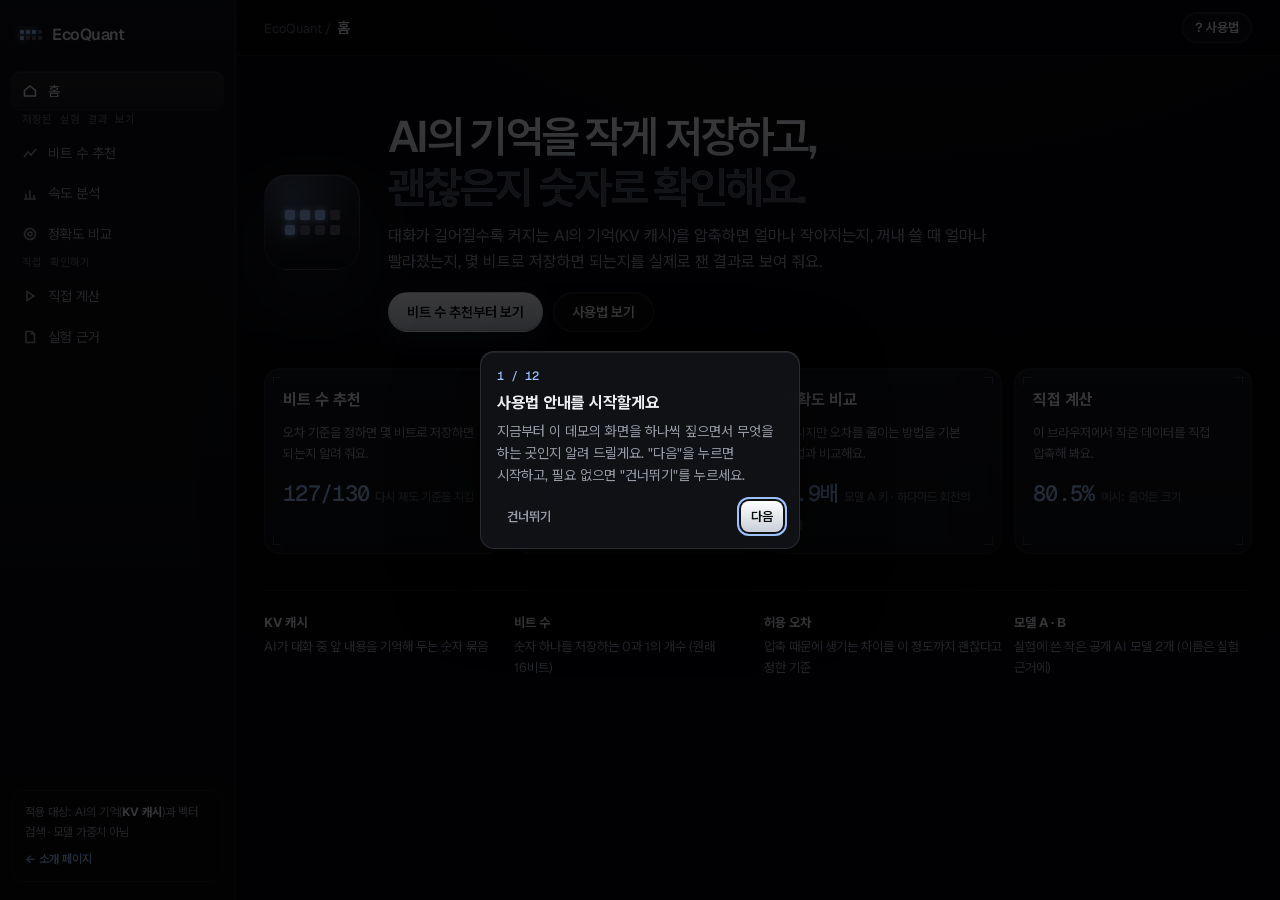
==== demo.html @ 34cfbe96 "EcoQuant AI 웹사이트" ====
<!doctype html>
<html lang="ko">
<head>
<meta charset="utf-8">
<meta name="viewport" content="width=device-width, initial-scale=1, viewport-fit=cover">
<title>EcoQuant 데모</title>
  <script type="module" crossorigin src="./assets/demo-DxpP8Hr8.js"></script>
  <link rel="modulepreload" crossorigin href="./assets/common-PnNI6KdR.js">
  <link rel="stylesheet" crossorigin href="./assets/common-sBmfSsgW.css">
  <link rel="stylesheet" crossorigin href="./assets/demo-C-FSErr7.css">
</head>
<body>
<div id="root"></div>
</body>
</html>
---- assets/common-sBmfSsgW.css ----
@font-face{font-family:Geist Variable;font-style:normal;font-display:swap;font-weight:100 900;src:url(./geist-cyrillic-ext-wght-normal-DjL33-gN.woff2)format("woff2-variations");unicode-range:U+460-52F,U+1C80-1C8A,U+20B4,U+2DE0-2DFF,U+A640-A69F,U+FE2E-FE2F}@font-face{font-family:Geist Variable;font-style:normal;font-display:swap;font-weight:100 900;src:url(./geist-cyrillic-wght-normal-BEAKL7Jp.woff2)format("woff2-variations");unicode-range:U+301,U+400-45F,U+490-491,U+4B0-4B1,U+2116}@font-face{font-family:Geist Variable;font-style:normal;font-display:swap;font-weight:100 900;src:url(./geist-vietnamese-wght-normal-6IgcOCM7.woff2)format("woff2-variations");unicode-range:U+102-103,U+110-111,U+128-129,U+168-169,U+1A0-1A1,U+1AF-1B0,U+300-301,U+303-304,U+308-309,U+323,U+329,U+1EA0-1EF9,U+20AB}@font-face{font-family:Geist Variable;font-style:normal;font-display:swap;font-weight:100 900;src:url(./geist-latin-ext-wght-normal-DC-KSUi6.woff2)format("woff2-variations");unicode-range:U+100-2BA,U+2BD-2C5,U+2C7-2CC,U+2CE-2D7,U+2DD-2FF,U+304,U+308,U+329,U+1D00-1DBF,U+1E00-1E9F,U+1EF2-1EFF,U+2020,U+20A0-20AB,U+20AD-20C0,U+2113,U+2C60-2C7F,U+A720-A7FF}@font-face{font-family:Geist Variable;font-style:normal;font-display:swap;font-weight:100 900;src:url(./geist-latin-wght-normal-BgDaEnEv.woff2)format("woff2-variations");unicode-range:U+??,U+131,U+152-153,U+2BB-2BC,U+2C6,U+2DA,U+2DC,U+304,U+308,U+329,U+2000-206F,U+20AC,U+2122,U+2191,U+2193,U+2212,U+2215,U+FEFF,U+FFFD}@font-face{font-family:Geist Mono Variable;font-style:normal;font-display:swap;font-weight:100 900;src:url(./geist-mono-cyrillic-ext-wght-normal-X_5orZeX.woff2)format("woff2-variations");unicode-range:U+460-52F,U+1C80-1C8A,U+20B4,U+2DE0-2DFF,U+A640-A69F,U+FE2E-FE2F}@font-face{font-family:Geist Mono Variable;font-style:normal;font-display:swap;font-weight:100 900;src:url(./geist-mono-cyrillic-wght-normal-DiZS0aHC.woff2)format("woff2-variations");unicode-range:U+301,U+400-45F,U+490-491,U+4B0-4B1,U+2116}@font-face{font-family:Geist Mono Variable;font-style:normal;font-display:swap;font-weight:100 900;src:url(./geist-mono-symbols2-wght-normal-CO5SzqOn.woff2)format("woff2-variations");unicode-range:U+2000-2001,U+2004-2008,U+200A,U+23B8-23BD,U+2500-259F}@font-face{font-family:Geist Mono Variable;font-style:normal;font-display:swap;font-weight:100 900;src:url(./geist-mono-vietnamese-wght-normal-DadHysG0.woff2)format("woff2-variations");unicode-range:U+102-103,U+110-111,U+128-129,U+168-169,U+1A0-1A1,U+1AF-1B0,U+300-301,U+303-304,U+308-309,U+323,U+329,U+1EA0-1EF9,U+20AB}@font-face{font-family:Geist Mono Variable;font-style:normal;font-display:swap;font-weight:100 900;src:url(./geist-mono-latin-ext-wght-normal-Bwz-egvJ.woff2)format("woff2-variations");unicode-range:U+100-2BA,U+2BD-2C5,U+2C7-2CC,U+2CE-2D7,U+2DD-2FF,U+304,U+308,U+329,U+1D00-1DBF,U+1E00-1E9F,U+1EF2-1EFF,U+2020,U+20A0-20AB,U+20AD-20C0,U+2113,U+2C60-2C7F,U+A720-A7FF}@font-face{font-family:Geist Mono Variable;font-style:normal;font-display:swap;font-weight:100 900;src:url(./geist-mono-latin-wght-normal-XN7g48iV.woff2)format("woff2-variations");unicode-range:U+??,U+131,U+152-153,U+2BB-2BC,U+2C6,U+2DA,U+2DC,U+304,U+308,U+329,U+2000-206F,U+20AC,U+2122,U+2191,U+2193,U+2212,U+2215,U+FEFF,U+FFFD}@font-face{font-family:Pretendard Variable;font-style:normal;font-display:swap;font-weight:45 920;src:url(./PretendardVariable.subset.0-BHUkWNFR.woff2)format("woff2-variations");unicode-range:U+F9CA-FA0B,U+FF03-FF05,U+FF07,U+FF0A-FF0B,U+FF0D-FF19,U+FF1B,U+FF1D,U+FF20-FF5B,U+FF5D,U+FFE0-FFE3,U+FFE5-FFE6}@font-face{font-family:Pretendard Variable;font-style:normal;font-display:swap;font-weight:45 920;src:url(./PretendardVariable.subset.1-C-__qv6_.woff2)format("woff2-variations");unicode-range:U+D723-D728,U+D72A-D733,U+D735-D748,U+D74A-D74F,U+D752-D753,U+D755-D757,U+D75A-D75F,U+D762-D764,U+D766-D768,U+D76A-D76B,U+D76D-D76F,U+D771-D787,U+D789-D78B,U+D78D-D78F,U+D791-D797,U+D79A,U+D79C,U+D79E-D7A3,U+F900-F909,U+F90B-F92E}@font-face{font-family:Pretendard Variable;font-style:normal;font-display:swap;font-weight:45 920;src:url(./PretendardVariable.subset.2-dCZkyKLw.woff2)format("woff2-variations");unicode-range:U+D679-D68B,U+D68E-D69E,U+D6A0,U+D6A2-D6A7,U+D6A9-D6C3,U+D6C6-D6C7,U+D6C9-D6CB,U+D6CD-D6D3,U+D6D5-D6D6,U+D6D8-D6E3,U+D6E5-D6E7,U+D6E9-D6FB,U+D6FD-D717,U+D719-D71F,U+D721-D722}@font-face{font-family:Pretendard Variable;font-style:normal;font-display:swap;font-weight:45 920;src:url(./PretendardVariable.subset.3-Dqw33sf4.woff2)format("woff2-variations");unicode-range:U+D5BC-D5C7,U+D5CA-D5CB,U+D5CD-D5CF,U+D5D1-D5D7,U+D5D9-D5DA,U+D5DC,U+D5DE-D5E3,U+D5E6-D5E7,U+D5E9-D5EB,U+D5ED-D5F6,U+D5F8,U+D5FA-D5FF,U+D602-D603,U+D605-D607,U+D609-D60F,U+D612-D613,U+D616-D61B,U+D61D-D637,U+D63A-D63B,U+D63D-D63F,U+D641-D647,U+D64A-D64C,U+D64E-D653,U+D656-D657,U+D659-D65B,U+D65D-D666,U+D668,U+D66A-D678}@font-face{font-family:Pretendard Variable;font-style:normal;font-display:swap;font-weight:45 920;src:url(./PretendardVariable.subset.4-Bvh2YGoc.woff2)format("woff2-variations");unicode-range:U+D507,U+D509-D50B,U+D50D-D513,U+D515-D53B,U+D53E-D53F,U+D541-D543,U+D545-D54C,U+D54E,U+D550,U+D552-D557,U+D55A-D55B,U+D55D-D55F,U+D561-D564,U+D566-D567,U+D56A,U+D56C,U+D56E-D573,U+D576-D577,U+D579-D583,U+D585-D586,U+D58A-D5A4,U+D5A6-D5BB}@font-face{font-family:Pretendard Variable;font-style:normal;font-display:swap;font-weight:45 920;src:url(./PretendardVariable.subset.5-K_MNGNCe.woff2)format("woff2-variations");unicode-range:U+D464-D477,U+D47A-D47B,U+D47D-D47F,U+D481-D487,U+D489-D48A,U+D48C,U+D48E-D4E7,U+D4E9-D503,U+D505-D506}@font-face{font-family:Pretendard Variable;font-style:normal;font-display:swap;font-weight:45 920;src:url(./PretendardVariable.subset.6-Bxhohlcm.woff2)format("woff2-variations");unicode-range:U+D3BF-D3C7,U+D3CA-D3CF,U+D3D1-D3EB,U+D3EE-D3EF,U+D3F1-D3F3,U+D3F5-D3FB,U+D3FD-D400,U+D402-D45B,U+D45D-D463}@font-face{font-family:Pretendard Variable;font-style:normal;font-display:swap;font-weight:45 920;src:url(./PretendardVariable.subset.7-E2HaA55t.woff2)format("woff2-variations");unicode-range:U+D2FF,U+D302-D304,U+D306-D30B,U+D30F,U+D311-D313,U+D315-D31B,U+D31E,U+D322-D324,U+D326-D327,U+D32A-D32B,U+D32D-D32F,U+D331-D337,U+D339-D33C,U+D33E-D37B,U+D37E-D37F,U+D381-D383,U+D385-D38B,U+D38E-D390,U+D392-D397,U+D39A-D39B,U+D39D-D39F,U+D3A1-D3A7,U+D3A9-D3AA,U+D3AC,U+D3AE-D3B3,U+D3B5-D3B7,U+D3B9-D3BB,U+D3BD-D3BE}@font-face{font-family:Pretendard Variable;font-style:normal;font-display:swap;font-weight:45 920;src:url(./PretendardVariable.subset.8-CRbJhhyA.woff2)format("woff2-variations");unicode-range:U+D257-D27F,U+D281-D29B,U+D29D-D29F,U+D2A1-D2AB,U+D2AD-D2B7,U+D2BA-D2BB,U+D2BD-D2BF,U+D2C1-D2C7,U+D2C9-D2EF,U+D2F2-D2F3,U+D2F5-D2F7,U+D2F9-D2FE}@font-face{font-family:Pretendard Variable;font-style:normal;font-display:swap;font-weight:45 920;src:url(./PretendardVariable.subset.9-Btb3bmS6.woff2)format("woff2-variations");unicode-range:U+D1B4,U+D1B6-D1F3,U+D1F5-D22B,U+D22E-D22F,U+D231-D233,U+D235-D23B,U+D23D-D240,U+D242-D256}@font-face{font-family:Pretendard Variable;font-style:normal;font-display:swap;font-weight:45 920;src:url(./PretendardVariable.subset.10-DzSWztS8.woff2)format("woff2-variations");unicode-range:U+D105-D12F,U+D132-D133,U+D135-D137,U+D139-D13F,U+D141-D142,U+D144,U+D146-D14B,U+D14E-D14F,U+D151-D153,U+D155-D15B,U+D15E-D187,U+D189-D19F,U+D1A2-D1A3,U+D1A5-D1A7,U+D1A9-D1AF,U+D1B2-D1B3}@font-face{font-family:Pretendard Variable;font-style:normal;font-display:swap;font-weight:45 920;src:url(./PretendardVariable.subset.11-CqVmlKJn.woff2)format("woff2-variations");unicode-range:U+D04B-D04F,U+D051-D057,U+D059-D06B,U+D06D-D06F,U+D071-D073,U+D075-D07B,U+D07E-D0A3,U+D0A6-D0A7,U+D0A9-D0AB,U+D0AD-D0B3,U+D0B6,U+D0B8,U+D0BA-D0BF,U+D0C2-D0C3,U+D0C5-D0C7,U+D0C9-D0CF,U+D0D2,U+D0D6-D0DB,U+D0DE-D0DF,U+D0E1-D0E3,U+D0E5-D0EB,U+D0EE-D0F0,U+D0F2-D104}@font-face{font-family:Pretendard Variable;font-style:normal;font-display:swap;font-weight:45 920;src:url(./PretendardVariable.subset.12-BHuZSgT0.woff2)format("woff2-variations");unicode-range:U+CFA2-CFC3,U+CFC5-CFDF,U+CFE2-CFE3,U+CFE5-CFE7,U+CFE9-CFF4,U+CFF6-CFFB,U+CFFD-CFFF,U+D001-D003,U+D005-D017,U+D019-D033,U+D036-D037,U+D039-D03B,U+D03D-D04A}@font-face{font-family:Pretendard Variable;font-style:normal;font-display:swap;font-weight:45 920;src:url(./PretendardVariable.subset.13-C42mj_j2.woff2)format("woff2-variations");unicode-range:U+CEF0-CEF3,U+CEF6,U+CEF9-CEFF,U+CF01-CF03,U+CF05-CF07,U+CF09-CF0F,U+CF11-CF12,U+CF14-CF1B,U+CF1D-CF1F,U+CF21-CF2F,U+CF31-CF53,U+CF56-CF57,U+CF59-CF5B,U+CF5D-CF63,U+CF66,U+CF68,U+CF6A-CF6F,U+CF71-CF84,U+CF86-CF8B,U+CF8D-CFA1}@font-face{font-family:Pretendard Variable;font-style:normal;font-display:swap;font-weight:45 920;src:url(./PretendardVariable.subset.14-Bl512uUX.woff2)format("woff2-variations");unicode-range:U+CE3C-CE57,U+CE5A-CE5B,U+CE5D-CE5F,U+CE61-CE67,U+CE6A,U+CE6C,U+CE6E-CE73,U+CE76-CE77,U+CE79-CE7B,U+CE7D-CE83,U+CE85-CE88,U+CE8A-CE8F,U+CE91-CE93,U+CE95-CE97,U+CE99-CE9F,U+CEA2,U+CEA4-CEAB,U+CEAD-CEE3,U+CEE6-CEE7,U+CEE9-CEEB,U+CEED-CEEF}@font-face{font-family:Pretendard Variable;font-style:normal;font-display:swap;font-weight:45 920;src:url(./PretendardVariable.subset.15-D04iXIE3.woff2)format("woff2-variations");unicode-range:U+CD92-CD93,U+CD96-CD97,U+CD99-CD9B,U+CD9D-CDA3,U+CDA6-CDA8,U+CDAA-CDAF,U+CDB1-CDC3,U+CDC5-CDCB,U+CDCD-CDE7,U+CDE9-CE03,U+CE05-CE1F,U+CE22-CE34,U+CE36-CE3B}@font-face{font-family:Pretendard Variable;font-style:normal;font-display:swap;font-weight:45 920;src:url(./PretendardVariable.subset.16-BQUnS2GX.woff2)format("woff2-variations");unicode-range:U+CCEF-CD07,U+CD0A-CD0B,U+CD0D-CD1A,U+CD1C,U+CD1E-CD2B,U+CD2D-CD5B,U+CD5D-CD77,U+CD79-CD91}@font-face{font-family:Pretendard Variable;font-style:normal;font-display:swap;font-weight:45 920;src:url(./PretendardVariable.subset.17-BfZSA-Xc.woff2)format("woff2-variations");unicode-range:U+CC3F-CC43,U+CC46-CC47,U+CC49-CC4B,U+CC4D-CC53,U+CC55-CC58,U+CC5A-CC5F,U+CC61-CC97,U+CC9A-CC9B,U+CC9D-CC9F,U+CCA1-CCA7,U+CCAA,U+CCAC,U+CCAE-CCB3,U+CCB6-CCB7,U+CCB9-CCBB,U+CCBD-CCCF,U+CCD1-CCE3,U+CCE5-CCEE}@font-face{font-family:Pretendard Variable;font-style:normal;font-display:swap;font-weight:45 920;src:url(./PretendardVariable.subset.18-CwAxMC3C.woff2)format("woff2-variations");unicode-range:U+CB91-CBD3,U+CBD5-CBE3,U+CBE5-CC0B,U+CC0E-CC0F,U+CC11-CC13,U+CC15-CC1B,U+CC1D-CC20,U+CC23-CC27,U+CC2A-CC2B,U+CC2D,U+CC2F,U+CC31-CC37,U+CC3A,U+CC3C}@font-face{font-family:Pretendard Variable;font-style:normal;font-display:swap;font-weight:45 920;src:url(./PretendardVariable.subset.19-CJu4Zcdo.woff2)format("woff2-variations");unicode-range:U+CAF4-CB47,U+CB4A-CB90}@font-face{font-family:Pretendard Variable;font-style:normal;font-display:swap;font-weight:45 920;src:url(./PretendardVariable.subset.20-Ig1-z3n5.woff2)format("woff2-variations");unicode-range:U+CA4A-CA4B,U+CA4E-CA4F,U+CA51-CA53,U+CA55-CA5B,U+CA5D-CA60,U+CA62-CA83,U+CA85-CABB,U+CABE-CABF,U+CAC1-CAC3,U+CAC5-CACB,U+CACD-CAD0,U+CAD2,U+CAD4-CAD8,U+CADA-CAF3}@font-face{font-family:Pretendard Variable;font-style:normal;font-display:swap;font-weight:45 920;src:url(./PretendardVariable.subset.21-yKPEdLXC.woff2)format("woff2-variations");unicode-range:U+C996-C997,U+C99A-C99C,U+C99E-C9BF,U+C9C2-C9C3,U+C9C5-C9C7,U+C9C9-C9CF,U+C9D2,U+C9D4,U+C9D7-C9D8,U+C9DB,U+C9DE-C9DF,U+C9E1-C9E3,U+C9E5-C9E6,U+C9E8-C9EB,U+C9EE-C9F0,U+C9F2-C9F7,U+C9F9-CA0B,U+CA0D-CA28,U+CA2A-CA49}@font-face{font-family:Pretendard Variable;font-style:normal;font-display:swap;font-weight:45 920;src:url(./PretendardVariable.subset.22-CSqxKoOs.woff2)format("woff2-variations");unicode-range:U+C8E9-C8F4,U+C8F6-C8FB,U+C8FE-C8FF,U+C901-C903,U+C905-C90B,U+C90E-C910,U+C912-C917,U+C919-C92B,U+C92D-C94F,U+C951-C953,U+C955-C96B,U+C96D-C973,U+C975-C987,U+C98A-C98B,U+C98D-C98F,U+C991-C995}@font-face{font-family:Pretendard Variable;font-style:normal;font-display:swap;font-weight:45 920;src:url(./PretendardVariable.subset.23-DK80wi0t.woff2)format("woff2-variations");unicode-range:U+C841-C84B,U+C84D-C86F,U+C872-C873,U+C875-C877,U+C879-C87F,U+C882-C884,U+C887-C88A,U+C88D-C8C3,U+C8C5-C8DF,U+C8E1-C8E8}@font-face{font-family:Pretendard Variable;font-style:normal;font-display:swap;font-weight:45 920;src:url(./PretendardVariable.subset.24-CmkE8Q8D.woff2)format("woff2-variations");unicode-range:U+C779-C77B,U+C77E-C782,U+C786,U+C78B,U+C78D,U+C78F,U+C792-C793,U+C795,U+C797,U+C799-C79F,U+C7A2,U+C7A7-C7AB,U+C7AE-C7BB,U+C7BD-C7C0,U+C7C2-C7C7,U+C7C9-C7DC,U+C7DE-C7FF,U+C802-C803,U+C805-C807,U+C809,U+C80B-C80F,U+C812,U+C814,U+C817-C81B,U+C81E-C81F,U+C821-C823,U+C825-C82E,U+C830-C837,U+C839-C83B,U+C83D-C840}@font-face{font-family:Pretendard Variable;font-style:normal;font-display:swap;font-weight:45 920;src:url(./PretendardVariable.subset.25-CsoWBIZB.woff2)format("woff2-variations");unicode-range:U+C6BB-C6BF,U+C6C2,U+C6C4,U+C6C6-C6CB,U+C6CE-C6CF,U+C6D1-C6D3,U+C6D5-C6DB,U+C6DD-C6DF,U+C6E1-C6E7,U+C6E9-C6EB,U+C6ED-C6EF,U+C6F1-C6F8,U+C6FA-C703,U+C705-C707,U+C709-C70B,U+C70D-C716,U+C718,U+C71A-C71F,U+C722-C723,U+C725-C727,U+C729-C734,U+C736-C73B,U+C73E-C73F,U+C741-C743,U+C745-C74B,U+C74E-C750,U+C752-C757,U+C759-C773,U+C776-C777}@font-face{font-family:Pretendard Variable;font-style:normal;font-display:swap;font-weight:45 920;src:url(./PretendardVariable.subset.26-Sozl8dw8.woff2)format("woff2-variations");unicode-range:U+C5F5-C5FB,U+C5FE,U+C602-C605,U+C607,U+C609-C60F,U+C611-C61A,U+C61C-C623,U+C626-C627,U+C629-C62B,U+C62D,U+C62F-C632,U+C636,U+C638,U+C63A-C63F,U+C642-C643,U+C645-C647,U+C649-C652,U+C656-C65B,U+C65D-C65F,U+C661-C663,U+C665-C677,U+C679-C67B,U+C67D-C693,U+C696-C697,U+C699-C69B,U+C69D-C6A3,U+C6A6,U+C6A8,U+C6AA-C6AF,U+C6B2-C6B3,U+C6B5-C6B7,U+C6B9-C6BA}@font-face{font-family:Pretendard Variable;font-style:normal;font-display:swap;font-weight:45 920;src:url(./PretendardVariable.subset.27-CT6nuW9L.woff2)format("woff2-variations");unicode-range:U+C517-C527,U+C52A-C52B,U+C52D-C52F,U+C531-C538,U+C53A,U+C53C,U+C53E-C543,U+C546-C547,U+C54B,U+C54D-C552,U+C556,U+C55A-C55B,U+C55D,U+C55F,U+C562-C563,U+C565-C567,U+C569-C56F,U+C572,U+C574,U+C576-C57B,U+C57E-C57F,U+C581-C583,U+C585-C586,U+C588-C58B,U+C58E,U+C590,U+C592-C596,U+C599-C5B3,U+C5B6-C5B7,U+C5BA,U+C5BE-C5C3,U+C5CA-C5CB,U+C5CD,U+C5CF,U+C5D2-C5D3,U+C5D5-C5D7,U+C5D9-C5DF,U+C5E1-C5E2,U+C5E4,U+C5E6-C5EB,U+C5EF,U+C5F1-C5F3}@font-face{font-family:Pretendard Variable;font-style:normal;font-display:swap;font-weight:45 920;src:url(./PretendardVariable.subset.28-CpO0Y96p.woff2)format("woff2-variations");unicode-range:U+C475-C4EF,U+C4F2-C4F3,U+C4F5-C4F7,U+C4F9-C4FF,U+C502-C50B,U+C50D-C516}@font-face{font-family:Pretendard Variable;font-style:normal;font-display:swap;font-weight:45 920;src:url(./PretendardVariable.subset.29-D6hjrUWm.woff2)format("woff2-variations");unicode-range:U+C3D0-C3D7,U+C3DA-C3DB,U+C3DD-C3DE,U+C3E1-C3EC,U+C3EE-C3F3,U+C3F5-C42B,U+C42D-C463,U+C466-C474}@font-face{font-family:Pretendard Variable;font-style:normal;font-display:swap;font-weight:45 920;src:url(./PretendardVariable.subset.30-CWDM1c0J.woff2)format("woff2-variations");unicode-range:U+C32B-C367,U+C36A-C36B,U+C36D-C36F,U+C371-C377,U+C37A-C37B,U+C37E-C383,U+C385-C387,U+C389-C3CF}@font-face{font-family:Pretendard Variable;font-style:normal;font-display:swap;font-weight:45 920;src:url(./PretendardVariable.subset.31-CdmyZ5mm.woff2)format("woff2-variations");unicode-range:U+C26A-C26B,U+C26D-C26F,U+C271-C273,U+C275-C27B,U+C27E-C287,U+C289-C28F,U+C291-C297,U+C299-C29A,U+C29C-C2A3,U+C2A5-C2A7,U+C2A9-C2AB,U+C2AD-C2B3,U+C2B6,U+C2B8,U+C2BA-C2BB,U+C2BD-C2DB,U+C2DE-C2DF,U+C2E1-C2E2,U+C2E5-C2EA,U+C2EE,U+C2F0,U+C2F2-C2F5,U+C2F7,U+C2FA-C2FB,U+C2FD-C2FF,U+C301-C307,U+C309-C30C,U+C30E-C312,U+C315-C323,U+C325-C328,U+C32A}@font-face{font-family:Pretendard Variable;font-style:normal;font-display:swap;font-weight:45 920;src:url(./PretendardVariable.subset.32-CGnFWD2i.woff2)format("woff2-variations");unicode-range:U+C1BC-C1C3,U+C1C5-C1DF,U+C1E1-C1FB,U+C1FD-C203,U+C205-C20C,U+C20E,U+C210-C217,U+C21A-C21B,U+C21D-C21E,U+C221-C227,U+C229-C22A,U+C22C,U+C22E,U+C230,U+C233-C24F,U+C251-C257,U+C259-C269}@font-face{font-family:Pretendard Variable;font-style:normal;font-display:swap;font-weight:45 920;src:url(./PretendardVariable.subset.33--0OT__YQ.woff2)format("woff2-variations");unicode-range:U+C101-C11B,U+C11F,U+C121-C123,U+C125-C12B,U+C12E,U+C132-C137,U+C13A-C13B,U+C13D-C13F,U+C141-C147,U+C14A,U+C14C-C153,U+C155-C157,U+C159-C15B,U+C15D-C166,U+C169-C16F,U+C171-C177,U+C179-C18B,U+C18E-C18F,U+C191-C193,U+C195-C19B,U+C19D-C19E,U+C1A0,U+C1A2-C1A4,U+C1A6-C1BB}@font-face{font-family:Pretendard Variable;font-style:normal;font-display:swap;font-weight:45 920;src:url(./PretendardVariable.subset.34-CaCS33Md.woff2)format("woff2-variations");unicode-range:U+C049-C057,U+C059-C05B,U+C05D-C05F,U+C061-C067,U+C069-C08F,U+C091-C0AB,U+C0AE-C0AF,U+C0B1-C0B3,U+C0B5,U+C0B7-C0BB,U+C0BE,U+C0C2-C0C7,U+C0CA-C0CB,U+C0CD-C0CF,U+C0D1-C0D7,U+C0D9-C0DA,U+C0DC,U+C0DE-C0E3,U+C0E5-C0EB,U+C0ED-C0F3,U+C0F6,U+C0F8,U+C0FA-C0FF}@font-face{font-family:Pretendard Variable;font-style:normal;font-display:swap;font-weight:45 920;src:url(./PretendardVariable.subset.35-DWFYRGLp.woff2)format("woff2-variations");unicode-range:U+BFA7-BFAF,U+BFB1-BFC4,U+BFC6-BFCB,U+BFCE-BFCF,U+BFD1-BFD3,U+BFD5-BFDB,U+BFDD-C048}@font-face{font-family:Pretendard Variable;font-style:normal;font-display:swap;font-weight:45 920;src:url(./PretendardVariable.subset.36-Dn5IBRQB.woff2)format("woff2-variations");unicode-range:U+BF07,U+BF09-BF3F,U+BF41-BF4F,U+BF52-BF54,U+BF56-BFA6}@font-face{font-family:Pretendard Variable;font-style:normal;font-display:swap;font-weight:45 920;src:url(./PretendardVariable.subset.37-BD6FyOtY.woff2)format("woff2-variations");unicode-range:U+BE56,U+BE58,U+BE5C-BE5F,U+BE62-BE63,U+BE65-BE67,U+BE69-BE74,U+BE76-BE7B,U+BE7E-BE7F,U+BE81-BE8E,U+BE90,U+BE92-BEA7,U+BEA9-BECF,U+BED2-BED3,U+BED5-BED6,U+BED9-BEE3,U+BEE6-BF06}@font-face{font-family:Pretendard Variable;font-style:normal;font-display:swap;font-weight:45 920;src:url(./PretendardVariable.subset.38-D4hu443z.woff2)format("woff2-variations");unicode-range:U+BDB0-BDD3,U+BDD5-BDEF,U+BDF1-BE0B,U+BE0D-BE0F,U+BE11-BE13,U+BE15-BE43,U+BE46-BE47,U+BE49-BE4B,U+BE4D-BE53}@font-face{font-family:Pretendard Variable;font-style:normal;font-display:swap;font-weight:45 920;src:url(./PretendardVariable.subset.39-B_7wfth9.woff2)format("woff2-variations");unicode-range:U+BD03,U+BD06,U+BD08,U+BD0A-BD0F,U+BD11-BD22,U+BD25-BD47,U+BD49-BD58,U+BD5A-BD7F,U+BD82-BD83,U+BD85-BD87,U+BD8A-BD8F,U+BD91-BD92,U+BD94,U+BD96-BD98,U+BD9A-BDAF}@font-face{font-family:Pretendard Variable;font-style:normal;font-display:swap;font-weight:45 920;src:url(./PretendardVariable.subset.40-BDaOfdUe.woff2)format("woff2-variations");unicode-range:U+BC4E-BC83,U+BC86-BC87,U+BC89-BC8B,U+BC8D-BC93,U+BC96,U+BC98,U+BC9B-BC9F,U+BCA2-BCA3,U+BCA5-BCA7,U+BCA9-BCB2,U+BCB4-BCBB,U+BCBE-BCBF,U+BCC1-BCC3,U+BCC5-BCCC,U+BCCE-BCD0,U+BCD2-BCD4,U+BCD6-BCF3,U+BCF7,U+BCF9-BCFB,U+BCFD-BD02}@font-face{font-family:Pretendard Variable;font-style:normal;font-display:swap;font-weight:45 920;src:url(./PretendardVariable.subset.41-BUACvzZC.woff2)format("woff2-variations");unicode-range:U+BB90-BBA3,U+BBA5-BBAB,U+BBAD-BBBF,U+BBC1-BBF7,U+BBFA-BBFB,U+BBFD-BBFE,U+BC01-BC07,U+BC09-BC0A,U+BC0E,U+BC10,U+BC12-BC13,U+BC17,U+BC19-BC1A,U+BC1E,U+BC20-BC23,U+BC26,U+BC28,U+BC2A-BC2C,U+BC2E-BC2F,U+BC32-BC33,U+BC35-BC37,U+BC39-BC3F,U+BC41-BC42,U+BC44,U+BC46-BC48,U+BC4A-BC4D}@font-face{font-family:Pretendard Variable;font-style:normal;font-display:swap;font-weight:45 920;src:url(./PretendardVariable.subset.42-Dp-5mnyL.woff2)format("woff2-variations");unicode-range:U+BAE6-BAFB,U+BAFD-BB17,U+BB19-BB33,U+BB37,U+BB39-BB3A,U+BB3D-BB43,U+BB45-BB46,U+BB48,U+BB4A-BB4F,U+BB51-BB53,U+BB55-BB57,U+BB59-BB62,U+BB64-BB8F}@font-face{font-family:Pretendard Variable;font-style:normal;font-display:swap;font-weight:45 920;src:url(./PretendardVariable.subset.43-DHdpry7N.woff2)format("woff2-variations");unicode-range:U+BA30-BA37,U+BA3A-BA3B,U+BA3D-BA3F,U+BA41-BA47,U+BA49-BA4A,U+BA4C,U+BA4E-BA53,U+BA56-BA57,U+BA59-BA5B,U+BA5D-BA63,U+BA65-BA66,U+BA68-BA6F,U+BA71-BA73,U+BA75-BA77,U+BA79-BA84,U+BA86,U+BA88-BAA7,U+BAAA,U+BAAD-BAAF,U+BAB1-BAB7,U+BABA,U+BABC,U+BABE-BAE5}@font-face{font-family:Pretendard Variable;font-style:normal;font-display:swap;font-weight:45 920;src:url(./PretendardVariable.subset.44-qHopVhdd.woff2)format("woff2-variations");unicode-range:U+B96E-B973,U+B976-B977,U+B979-B97B,U+B97D-B983,U+B986,U+B988,U+B98A-B98D,U+B98F-B9AB,U+B9AE-B9AF,U+B9B1-B9B3,U+B9B5-B9BB,U+B9BE,U+B9C0,U+B9C2-B9C7,U+B9CA-B9CB,U+B9CD,U+B9D2-B9D7,U+B9DA,U+B9DC,U+B9DF-B9E0,U+B9E2,U+B9E6-B9E7,U+B9E9-B9F3,U+B9F6,U+B9F8,U+B9FB-BA2F}@font-face{font-family:Pretendard Variable;font-style:normal;font-display:swap;font-weight:45 920;src:url(./PretendardVariable.subset.45-BniyRFfm.woff2)format("woff2-variations");unicode-range:U+B8BF-B8CB,U+B8CD-B8E0,U+B8E2-B8E7,U+B8EA-B8EB,U+B8ED-B8EF,U+B8F1-B8F7,U+B8FA,U+B8FC,U+B8FE-B903,U+B905-B917,U+B919-B91F,U+B921-B93B,U+B93D-B957,U+B95A-B95B,U+B95D-B95F,U+B961-B967,U+B969-B96C}@font-face{font-family:Pretendard Variable;font-style:normal;font-display:swap;font-weight:45 920;src:url(./PretendardVariable.subset.46-BMRq7xC-.woff2)format("woff2-variations");unicode-range:U+B80D-B80F,U+B811-B817,U+B81A,U+B81C-B823,U+B826-B827,U+B829-B82B,U+B82D-B833,U+B836,U+B83A-B83F,U+B841-B85B,U+B85E-B85F,U+B861-B863,U+B865-B86B,U+B86E,U+B870,U+B872-B8AF,U+B8B1-B8BE}@font-face{font-family:Pretendard Variable;font-style:normal;font-display:swap;font-weight:45 920;src:url(./PretendardVariable.subset.47-B-cWO2pw.woff2)format("woff2-variations");unicode-range:U+B74D-B75F,U+B761-B763,U+B765-B774,U+B776-B77B,U+B77E-B77F,U+B781-B783,U+B785-B78B,U+B78E,U+B792-B796,U+B79A-B79B,U+B79D-B7A7,U+B7AA,U+B7AE-B7B3,U+B7B6-B7C8,U+B7CA-B7EB,U+B7EE-B7EF,U+B7F1-B7F3,U+B7F5-B7FB,U+B7FE,U+B802-B806,U+B80A-B80B}@font-face{font-family:Pretendard Variable;font-style:normal;font-display:swap;font-weight:45 920;src:url(./PretendardVariable.subset.48-Ct-fWrPO.woff2)format("woff2-variations");unicode-range:U+B6A7-B6AA,U+B6AC-B6B0,U+B6B2-B6EF,U+B6F1-B727,U+B72A-B72B,U+B72D-B72E,U+B731-B737,U+B739-B73A,U+B73C-B743,U+B745-B74C}@font-face{font-family:Pretendard Variable;font-style:normal;font-display:swap;font-weight:45 920;src:url(./PretendardVariable.subset.49-BblQVys9.woff2)format("woff2-variations");unicode-range:U+B605-B60F,U+B612-B617,U+B619-B624,U+B626-B69B,U+B69E-B6A3,U+B6A5-B6A6}@font-face{font-family:Pretendard Variable;font-style:normal;font-display:swap;font-weight:45 920;src:url(./PretendardVariable.subset.50-C8IyFH7L.woff2)format("woff2-variations");unicode-range:U+B55F,U+B562-B583,U+B585-B59F,U+B5A2-B5A3,U+B5A5-B5A7,U+B5A9-B5B2,U+B5B5-B5BA,U+B5BD-B604}@font-face{font-family:Pretendard Variable;font-style:normal;font-display:swap;font-weight:45 920;src:url(./PretendardVariable.subset.51-Bxd0gTAs.woff2)format("woff2-variations");unicode-range:U+B4A5-B4B6,U+B4B8-B4BF,U+B4C1-B4C7,U+B4C9-B4DB,U+B4DE-B4DF,U+B4E1-B4E2,U+B4E5-B4EB,U+B4EE,U+B4F0,U+B4F2-B513,U+B516-B517,U+B519-B51A,U+B51D-B523,U+B526,U+B528,U+B52B-B52F,U+B532-B533,U+B535-B537,U+B539-B53F,U+B541-B544,U+B546-B54B,U+B54D-B54F,U+B551-B55B,U+B55D-B55E}@font-face{font-family:Pretendard Variable;font-style:normal;font-display:swap;font-weight:45 920;src:url(./PretendardVariable.subset.52-CNgqKOOJ.woff2)format("woff2-variations");unicode-range:U+B3F8-B3FB,U+B3FD-B40F,U+B411-B417,U+B419-B41B,U+B41D-B41F,U+B421-B427,U+B42A-B42B,U+B42D-B44F,U+B452-B453,U+B455-B457,U+B459-B45F,U+B462-B464,U+B466-B46B,U+B46D-B47F,U+B481-B4A3}@font-face{font-family:Pretendard Variable;font-style:normal;font-display:swap;font-weight:45 920;src:url(./PretendardVariable.subset.53-BSRnyb-u.woff2)format("woff2-variations");unicode-range:U+B342-B353,U+B356-B357,U+B359-B35B,U+B35D-B35E,U+B360-B363,U+B366,U+B368,U+B36A-B36D,U+B36F,U+B372-B373,U+B375-B377,U+B379-B37F,U+B381-B382,U+B384,U+B386-B38B,U+B38D-B3C3,U+B3C6-B3C7,U+B3C9-B3CA,U+B3CD-B3D3,U+B3D6,U+B3D8,U+B3DA-B3F7}@font-face{font-family:Pretendard Variable;font-style:normal;font-display:swap;font-weight:45 920;src:url(./PretendardVariable.subset.54-Dt2-cQkx.woff2)format("woff2-variations");unicode-range:U+B27C-B283,U+B285-B28F,U+B292-B293,U+B295-B297,U+B29A-B29F,U+B2A1-B2A4,U+B2A7-B2A9,U+B2AB,U+B2AD-B2C7,U+B2CA-B2CB,U+B2CD-B2CF,U+B2D1-B2D7,U+B2DA,U+B2DC,U+B2DE-B2E3,U+B2E7,U+B2E9-B2EA,U+B2EF-B2F3,U+B2F6,U+B2F8,U+B2FA-B2FB,U+B2FD-B2FE,U+B302-B303,U+B305-B307,U+B309-B30F,U+B312,U+B316-B31B,U+B31D-B341}@font-face{font-family:Pretendard Variable;font-style:normal;font-display:swap;font-weight:45 920;src:url(./PretendardVariable.subset.55-jFgflYjX.woff2)format("woff2-variations");unicode-range:U+B1D6-B1E7,U+B1E9-B1FC,U+B1FE-B203,U+B206-B207,U+B209-B20B,U+B20D-B213,U+B216-B21F,U+B221-B257,U+B259-B273,U+B275-B27B}@font-face{font-family:Pretendard Variable;font-style:normal;font-display:swap;font-weight:45 920;src:url(./PretendardVariable.subset.56-BwZdvJZQ.woff2)format("woff2-variations");unicode-range:U+B120-B122,U+B126-B127,U+B129-B12B,U+B12D-B133,U+B136,U+B138,U+B13A-B13F,U+B142-B143,U+B145-B14F,U+B151-B153,U+B156-B157,U+B159-B177,U+B17A-B17B,U+B17D-B17F,U+B181-B187,U+B189-B18C,U+B18E-B191,U+B195-B1A7,U+B1A9-B1CB,U+B1CD-B1D5}@font-face{font-family:Pretendard Variable;font-style:normal;font-display:swap;font-weight:45 920;src:url(./PretendardVariable.subset.57-BwFDg-Fs.woff2)format("woff2-variations");unicode-range:U+B05F-B07B,U+B07E-B07F,U+B081-B083,U+B085-B08B,U+B08D-B097,U+B09B,U+B09D-B09F,U+B0A2-B0A7,U+B0AA,U+B0B0,U+B0B2,U+B0B6-B0B7,U+B0B9-B0BB,U+B0BD-B0C3,U+B0C6-B0C7,U+B0CA-B0CF,U+B0D1-B0DF,U+B0E1-B0E4,U+B0E6-B107,U+B10A-B10B,U+B10D-B10F,U+B111-B112,U+B114-B117,U+B119-B11A,U+B11C-B11F}@font-face{font-family:Pretendard Variable;font-style:normal;font-display:swap;font-weight:45 920;src:url(./PretendardVariable.subset.58-DlucQts_.woff2)format("woff2-variations");unicode-range:U+AFAC-AFB7,U+AFBA-AFBB,U+AFBD-AFBF,U+AFC1-AFC6,U+AFCA-AFCC,U+AFCE-AFD3,U+AFD5-AFE7,U+AFE9-AFEF,U+AFF1-B00B,U+B00D-B00F,U+B011-B013,U+B015-B01B,U+B01D-B027,U+B029-B043,U+B045-B047,U+B049,U+B04B,U+B04D-B052,U+B055-B056,U+B058-B05C,U+B05E}@font-face{font-family:Pretendard Variable;font-style:normal;font-display:swap;font-weight:45 920;src:url(./PretendardVariable.subset.59-CMkWjhdo.woff2)format("woff2-variations");unicode-range:U+AF03-AF07,U+AF09-AF2B,U+AF2E-AF33,U+AF35-AF3B,U+AF3E-AF40,U+AF44-AF47,U+AF4A-AF5C,U+AF5E-AF63,U+AF65-AF7F,U+AF81-AFAB}@font-face{font-family:Pretendard Variable;font-style:normal;font-display:swap;font-weight:45 920;src:url(./PretendardVariable.subset.60-CeHezjjf.woff2)format("woff2-variations");unicode-range:U+AE56-AE5B,U+AE5E-AE60,U+AE62-AE64,U+AE66-AE67,U+AE69-AE6B,U+AE6D-AE83,U+AE85-AEBB,U+AEBF,U+AEC1-AEC3,U+AEC5-AECB,U+AECE,U+AED0,U+AED2-AED7,U+AED9-AEF3,U+AEF5-AF02}@font-face{font-family:Pretendard Variable;font-style:normal;font-display:swap;font-weight:45 920;src:url(./PretendardVariable.subset.61-PUuTnod4.woff2)format("woff2-variations");unicode-range:U+AD9C-ADA3,U+ADA5-ADBF,U+ADC1-ADC3,U+ADC5-ADC7,U+ADC9-ADD2,U+ADD4-ADDB,U+ADDD-ADDF,U+ADE1-ADE3,U+ADE5-ADF7,U+ADFA-ADFB,U+ADFD-ADFF,U+AE02-AE07,U+AE0A,U+AE0C,U+AE0E-AE13,U+AE15-AE2F,U+AE31-AE33,U+AE35-AE37,U+AE39-AE3F,U+AE42,U+AE44,U+AE46-AE49,U+AE4B,U+AE4F,U+AE51-AE53,U+AE55}@font-face{font-family:Pretendard Variable;font-style:normal;font-display:swap;font-weight:45 920;src:url(./PretendardVariable.subset.62-DGSAWCfb.woff2)format("woff2-variations");unicode-range:U+ACE2-ACE3,U+ACE5-ACE6,U+ACE9-ACEF,U+ACF2,U+ACF4,U+ACF7-ACFB,U+ACFE-ACFF,U+AD01-AD03,U+AD05-AD0B,U+AD0D-AD10,U+AD12-AD1B,U+AD1D-AD33,U+AD35-AD48,U+AD4A-AD4F,U+AD51-AD6B,U+AD6E-AD6F,U+AD71-AD72,U+AD77-AD7C,U+AD7E,U+AD80,U+AD82-AD87,U+AD89-AD8B,U+AD8D-AD8F,U+AD91-AD9B}@font-face{font-family:Pretendard Variable;font-style:normal;font-display:swap;font-weight:45 920;src:url(./PretendardVariable.subset.63-B35xsm4O.woff2)format("woff2-variations");unicode-range:U+AC25-AC2C,U+AC2E,U+AC30,U+AC32-AC37,U+AC39-AC3F,U+AC41-AC4C,U+AC4E-AC6F,U+AC72-AC73,U+AC75-AC76,U+AC79-AC7F,U+AC82,U+AC84-AC88,U+AC8A-AC8B,U+AC8D-AC8F,U+AC91-AC93,U+AC95-AC9B,U+AC9D-AC9E,U+ACA1-ACA7,U+ACAB,U+ACAD-ACAF,U+ACB1-ACB7,U+ACBA-ACBB,U+ACBE-ACC0,U+ACC2-ACC3,U+ACC5-ACDF}@font-face{font-family:Pretendard Variable;font-style:normal;font-display:swap;font-weight:45 920;src:url(./PretendardVariable.subset.64-CTbrgYF9.woff2)format("woff2-variations");unicode-range:U+99DF,U+99ED,U+99F1,U+99FF,U+9A01,U+9A08,U+9A0E-9A0F,U+9A19,U+9A2B,U+9A30,U+9A36-9A37,U+9A40,U+9A43,U+9A45,U+9A4D,U+9A55,U+9A57,U+9A5A-9A5B,U+9A5F,U+9A62,U+9A65,U+9A69-9A6A,U+9AA8,U+9AB8,U+9AD3,U+9AE5,U+9AEE,U+9B1A,U+9B27,U+9B2A,U+9B31,U+9B3C,U+9B41-9B45,U+9B4F,U+9B54,U+9B5A,U+9B6F,U+9B8E,U+9B91,U+9B9F,U+9BAB,U+9BAE,U+9BC9,U+9BD6,U+9BE4,U+9BE8,U+9C0D,U+9C10,U+9C12,U+9C15,U+9C25,U+9C32,U+9C3B,U+9C47,U+9C49,U+9C57,U+9CE5,U+9CE7,U+9CE9,U+9CF3-9CF4,U+9CF6,U+9D09,U+9D1B,U+9D26,U+9D28,U+9D3B,U+9D51,U+9D5D,U+9D60-9D61,U+9D6C,U+9D72,U+9DA9,U+9DAF,U+9DB4,U+9DC4,U+9DD7,U+9DF2,U+9DF8-9DFA,U+9E1A,U+9E1E,U+9E75,U+9E79,U+9E7D,U+9E7F,U+9E92-9E93,U+9E97,U+9E9D,U+9E9F,U+9EA5,U+9EB4-9EB5,U+9EBB,U+9EBE,U+9EC3,U+9ECD-9ECE,U+9ED4,U+9ED8,U+9EDB-9EDC,U+9EDE,U+9EE8,U+9EF4,U+9F07-9F08,U+9F0E,U+9F13,U+9F20,U+9F3B,U+9F4A-9F4B,U+9F4E,U+9F52,U+9F5F,U+9F61,U+9F67,U+9F6A,U+9F6C,U+9F77,U+9F8D,U+9F90,U+9F95,U+9F9C,U+AC02-AC03,U+AC05-AC06,U+AC09-AC0F,U+AC17-AC18,U+AC1B,U+AC1E-AC1F,U+AC21-AC23}@font-face{font-family:Pretendard Variable;font-style:normal;font-display:swap;font-weight:45 920;src:url(./PretendardVariable.subset.65-B66rjuyf.woff2)format("woff2-variations");unicode-range:U+338C-339C,U+339F-33A0,U+33A2-33CB,U+33CF-33D0,U+33D3,U+33D6,U+33D8,U+33DB-33DD,U+4E01,U+4E03,U+4E07-4E08,U+4E11,U+4E14-4E15,U+4E18-4E19,U+4E1E,U+4E32,U+4E38-4E39,U+4E42-4E43,U+4E45,U+4E4D-4E4F,U+4E56,U+4E58-4E59,U+4E5D-4E5E,U+4E6B,U+4E6D,U+4E73,U+4E76-4E77,U+4E7E,U+4E82,U+4E86,U+4E88,U+4E8E,U+4E90-4E92,U+4E94-4E95,U+4E98,U+4E9B,U+4E9E,U+4EA1-4EA2,U+4EA4-4EA6,U+4EA8,U+4EAB,U+4EAD-4EAE,U+4EB6,U+4EC0-4EC1,U+4EC4,U+4EC7,U+4ECB,U+4ECD,U+4ED4-4ED5,U+4ED7-4ED9,U+4EDD,U+4EDF,U+4EE4,U+4EF0,U+4EF2,U+4EF6-4EF7,U+4EFB,U+4F01,U+4F09,U+4F0B,U+4F0D-4F11,U+4F2F,U+4F34,U+4F36,U+4F38,U+4F3A,U+4F3C-4F3D}@font-face{font-family:Pretendard Variable;font-style:normal;font-display:swap;font-weight:45 920;src:url(./PretendardVariable.subset.66-C3HqaDeY.woff2)format("woff2-variations");unicode-range:U+3136,U+3138,U+313A-3140,U+3143-3144,U+3150,U+3152,U+3154-3156,U+3158-315B,U+315D-315F,U+3162,U+3164-318C,U+318E,U+3200-321B,U+3231,U+3239,U+3251-325A,U+3260-327B,U+327E-327F,U+328A-3290,U+3294,U+329E,U+32A5,U+3380-3384,U+3388-338B}@font-face{font-family:Pretendard Variable;font-style:normal;font-display:swap;font-weight:45 920;src:url(./PretendardVariable.subset.67-BmuXdlDy.woff2)format("woff2-variations");unicode-range:U+2F7D,U+2F7F-2F8B,U+2F8E-2F90,U+2F92-2F97,U+2F99-2FA0,U+2FA2-2FA3,U+2FA5-2FA9,U+2FAC-2FB1,U+2FB3-2FBC,U+2FC1-2FCA,U+2FCD-2FD4,U+3003,U+3012-3019,U+301C,U+301E-3020,U+3036,U+3041,U+3043,U+3045,U+3047,U+3049,U+304E,U+3050,U+3052,U+3056,U+305A,U+305C,U+305E,U+3062,U+3065,U+306C,U+3070-307D,U+3080,U+3085,U+3087,U+308E,U+3090-3091,U+30A1,U+30A5,U+30A9,U+30AE,U+30B1-30B2,U+30B4,U+30B6,U+30BC-30BE,U+30C2,U+30C5,U+30CC,U+30D2,U+30D4,U+30D8-30DD,U+30E4,U+30E6,U+30E8,U+30EE,U+30F0-30F2,U+30F4-30F6,U+3133,U+3135}@font-face{font-family:Pretendard Variable;font-style:normal;font-display:swap;font-weight:45 920;src:url(./PretendardVariable.subset.68-DS9B48d0.woff2)format("woff2-variations");unicode-range:U+2541-254B,U+25A4-25A9,U+25B1,U+25B5,U+25B9,U+25BF,U+25C1,U+25C3,U+25C9-25CA,U+25CC,U+25CE,U+25D0-25D1,U+25E6,U+25EF,U+260F,U+261D,U+261F,U+262F,U+2660,U+2664,U+2667-2669,U+266D,U+266F,U+2716,U+271A,U+273D,U+2756,U+2776-277F,U+278A-2793,U+2963,U+2965,U+2AC5-2AC6,U+2ACB-2ACC,U+2F00,U+2F04,U+2F06,U+2F08,U+2F0A-2F0B,U+2F11-2F12,U+2F14,U+2F17-2F18,U+2F1C-2F1D,U+2F1F-2F20,U+2F23-2F26,U+2F28-2F29,U+2F2B,U+2F2D,U+2F2F-2F32,U+2F38,U+2F3C-2F40,U+2F42-2F4C,U+2F4F-2F52,U+2F54-2F58,U+2F5A-2F66,U+2F69-2F70,U+2F72-2F76,U+2F78,U+2F7A-2F7C}@font-face{font-family:Pretendard Variable;font-style:normal;font-display:swap;font-weight:45 920;src:url(./PretendardVariable.subset.69-YT16ymcp.woff2)format("woff2-variations");unicode-range:U+2479-2487,U+249C-24D1,U+24D3-24D7,U+24D9-24E9,U+24EB-24F4,U+2500-2501,U+2503,U+250C-2513,U+2515-2516,U+2518-2540}@font-face{font-family:Pretendard Variable;font-style:normal;font-display:swap;font-weight:45 920;src:url(./PretendardVariable.subset.70-BUXiAGMT.woff2)format("woff2-variations");unicode-range:U+215B-215E,U+2162-2169,U+2170-2179,U+2195-2199,U+21B0-21B4,U+21BC,U+21C0,U+21C4-21C5,U+21CD,U+21CF-21D4,U+21E0-21E3,U+21E6-21E9,U+2200,U+2202-2203,U+2206-2209,U+220B-220C,U+220F,U+2211,U+2213,U+221A,U+221D-2220,U+2222,U+2225-2227,U+2229-222C,U+222E,U+2234-2237,U+223D,U+2243,U+2245,U+2248,U+2250-2253,U+225A,U+2260-2262,U+2264-2267,U+226A-226B,U+226E-2273,U+2276-2277,U+2279-227B,U+2280-2287,U+228A-228B,U+2295-2297,U+22A3-22A5,U+22BB-22BC,U+22CE-22CF,U+22DA-22DB,U+22EE-22EF,U+2306,U+2312,U+2314,U+2467-2478}@font-face{font-family:Pretendard Variable;font-style:normal;font-display:swap;font-weight:45 920;src:url(./PretendardVariable.subset.71-DuPZj8us.woff2)format("woff2-variations");unicode-range:U+81-82,U+84,U+A2-A5,U+A7-A8,U+AA,U+AC,U+B1-B3,U+B6,U+B8-BA,U+BC-BE,U+C0,U+C2,U+C6-CB,U+CE-D0,U+D4,U+D8-D9,U+DB-DC,U+DE-DF,U+E6,U+EB,U+EE-F0,U+F4,U+F7-F9,U+FB,U+FE-FF,U+111,U+126-127,U+132-133,U+138,U+13F-142,U+149-14B,U+152-153,U+166-167,U+2BC,U+2C7,U+2D0,U+2D8-2D9,U+2DB-2DD,U+391-394,U+396-3A1,U+3A3-3A9,U+3B2-3B6,U+3B8,U+3BC,U+3BE-3C1,U+3C3-3C9,U+2010,U+2015-2016,U+2018-2019,U+201B,U+201F-2021,U+2025,U+2030,U+2033-2036,U+203C,U+203E,U+2042,U+2074,U+207A-207F,U+2081-2084,U+2109,U+2113,U+2116,U+2121,U+2126,U+212B,U+2153-2154}@font-face{font-family:Pretendard Variable;font-style:normal;font-display:swap;font-weight:45 920;src:url(./PretendardVariable.subset.72-pYYGrEQR.woff2)format("woff2-variations");unicode-range:U+E8,U+2DA,U+2160,U+2194,U+3054,U+3058,U+306D,U+3086,U+308D,U+30AC,U+30BB,U+30C4,U+30CD-30CE,U+30E2,U+3132,U+3146,U+3149,U+339D,U+4E3B,U+4F0A,U+4FDD,U+4FE1,U+5409,U+540C,U+5834,U+592A-592B,U+5B9A,U+5DDE,U+5E0C,U+5E73,U+5F0F,U+60F3,U+653F,U+661F,U+662F,U+667A,U+683C,U+6B4C,U+6C11,U+767C,U+76EE,U+76F4,U+77F3,U+79D1,U+7A7A,U+7B2C,U+7D22,U+8207,U+8A00,U+8A71,U+9280,U+9580,U+958B,U+96C6,U+9762,U+98DF,U+9ED1,U+AC2D,U+ADC8,U+ADD3,U+AF48,U+B014,U+B134-B135,U+B158,U+B2AA,U+B35F,U+B6A4,U+B9CF,U+BB63,U+BD23,U+BE91,U+C29B,U+C3F4,U+C42C,U+C55C,U+C573,U+C58F,U+C78C,U+C7DD,U+C8F5,U+CAD1,U+CC48,U+CF10,U+CF20,U+D03C,U+D07D,U+D2A0,U+D30E,U+D38D,U+D3A8,U+D3C8,U+D5E5,U+D5F9,U+D6E4,U+F90A,U+FF02,U+FF1C}@font-face{font-family:Pretendard Variable;font-style:normal;font-display:swap;font-weight:45 920;src:url(./PretendardVariable.subset.73-DMrK970F.woff2)format("woff2-variations");unicode-range:U+3B1,U+2466,U+25A1,U+25A3,U+261C,U+3008-3009,U+305B,U+305D,U+3069,U+30A7,U+30BA,U+30CF,U+30EF,U+3151,U+3157,U+4E4B,U+4E5F,U+4E8C,U+4ECA,U+4ED6,U+4F5B,U+50CF,U+5149,U+5165,U+5171,U+5229,U+529B,U+5316,U+539F,U+53F2,U+571F,U+5728,U+58EB,U+591C,U+5B78,U+5C11,U+5C55,U+5DDD,U+5E02,U+5FB7,U+60C5,U+610F,U+611F,U+6625,U+66F8,U+6797,U+679C,U+682A,U+6D2A,U+706B,U+7406,U+767B,U+76F8,U+77E5,U+7ACB,U+898B,U+8A69,U+8DEF,U+8FD1,U+901A,U+90E8,U+91CD,U+975E,U+AE14,U+AE6C,U+AEC0,U+AFC7,U+AFC9,U+B01C,U+B028,U+B308,U+B311,U+B314,U+B31C,U+B524,U+B560,U+B764,U+B920,U+B9E3,U+BD48,U+BE7D,U+C0DB,U+C231,U+C270,U+C2E3,U+C37D,U+C3ED,U+C530,U+C6A5,U+C6DC,U+C7A4,U+C954,U+C974,U+D000,U+D565,U+D667,U+D6C5,U+D79D,U+FF1E}@font-face{font-family:Pretendard Variable;font-style:normal;font-display:swap;font-weight:45 920;src:url(./PretendardVariable.subset.74-D4tQnymK.woff2)format("woff2-variations");unicode-range:U+131,U+2032,U+2465,U+2642,U+3048,U+3051,U+3083-3084,U+308F,U+30C0,U+30D1,U+30D3,U+30D6,U+30DF,U+30E7,U+3153,U+4E16,U+4E8B,U+4EE5,U+5206,U+52A0,U+52D5,U+53E4,U+53EF,U+54C1,U+57CE,U+597D,U+5B8C,U+5EA6,U+5F8C,U+5F97,U+6210,U+6240,U+624B,U+6728,U+6BD4,U+7236,U+7269,U+7279,U+738B,U+7528,U+7530,U+767E,U+798F,U+8005,U+8A18,U+90FD,U+91CC,U+9577,U+9593,U+98A8,U+AC20,U+ACF6,U+AD90,U+AF5D,U+AF80,U+AFCD,U+AFF0,U+B0A1,U+B0B5,U+B1FD,U+B2FC,U+B380,U+B51B,U+B584,U+B5B3,U+B8FD,U+B93C,U+B9F4,U+BB44,U+BC08,U+BC27,U+BC49,U+BE55,U+BE64,U+BFB0,U+BFC5,U+C178,U+C21F,U+C314,U+C4F1,U+C58D,U+C664,U+C698,U+C6A7,U+C6C1,U+C9ED,U+CAC0,U+CACC,U+CAD9,U+CCB5,U+CDCC,U+D0E4,U+D143,U+D320,U+D330,U+D54D,U+FF06,U+FF1F,U+FF5E}@font-face{font-family:Pretendard Variable;font-style:normal;font-display:swap;font-weight:45 920;src:url(./PretendardVariable.subset.75-CxKdrRNf.woff2)format("woff2-variations");unicode-range:U+B4,U+20A9,U+20AC,U+2190,U+24D8,U+2502,U+2514,U+2592,U+25C7-25C8,U+2663,U+3060,U+3064,U+3081,U+3088,U+30A3,U+30A6,U+30AA,U+30B5,U+30C7,U+30CA-30CB,U+30D0,U+30E3,U+30E5,U+339E,U+4E09,U+4EAC,U+4F5C,U+5167-5168,U+516C,U+51FA,U+5408,U+540D,U+591A,U+5B57,U+6211,U+65B9,U+660E,U+6642,U+6700,U+6B63,U+6E2F,U+7063,U+7532,U+793E,U+81EA,U+8272,U+82B1,U+897F,U+8ECA,U+91CE,U+AC38,U+AD76,U+AE84,U+AECC,U+B07D,U+B0B1,U+B215,U+B2A0,U+B310,U+B3D7,U+B52A,U+B618,U+B775,U+B797,U+BCD5,U+BD59,U+BE80,U+BEA8,U+BED1,U+BEE4-BEE5,U+C060,U+C2EF,U+C329,U+C3DC,U+C597,U+C5BD,U+C5E5,U+C69C,U+C9D6,U+CA29,U+CA5C,U+CA84,U+CC39,U+CC3B,U+CE89,U+CEE5,U+CF65,U+CF85,U+D058,U+D145,U+D22D,U+D325,U+D37D,U+D3AD,U+D769,U+FF0C}@font-face{font-family:Pretendard Variable;font-style:normal;font-display:swap;font-weight:45 920;src:url(./PretendardVariable.subset.76-DhPm2b_q.woff2)format("woff2-variations");unicode-range:U+2161,U+2228,U+2299,U+2464,U+2517,U+2640,U+3042,U+304A,U+3053,U+3061,U+307F,U+3082,U+308C,U+3092,U+30A8,U+30AB,U+30AD,U+30B0,U+30B3,U+30B7,U+30C1,U+30C6,U+30C9,U+30D5,U+30D7,U+30DE,U+30E0-30E1,U+30EC-30ED,U+4E0B,U+4E0D,U+4EE3,U+53F0,U+548C,U+5B89,U+5BB6,U+5C0F,U+611B,U+6771,U+6AA2,U+6BCD,U+6C34,U+6CD5,U+6D77,U+767D,U+795E,U+8ECD,U+9999,U+9AD8,U+AC07,U+AC1A,U+AC40,U+AD0C,U+AD88,U+ADA4,U+AE01,U+AE65,U+AEBD,U+AEC4,U+AFE8,U+B139,U+B205,U+B383,U+B38C,U+B42C,U+B461,U+B55C,U+B78F,U+B8FB,U+B9F7,U+BAFC,U+BC99,U+BED8,U+BFCD,U+C0BF,U+C0F9,U+C167,U+C204,U+C20F,U+C22F,U+C258,U+C298,U+C2BC,U+C388,U+C501,U+C50C,U+C5B9,U+C5CE,U+C641,U+C648,U+C73D,U+CA50,U+CA61,U+CC4C,U+CEAC,U+D0D4,U+D5F7,U+D6D7,U+FF1A}@font-face{font-family:Pretendard Variable;font-style:normal;font-display:swap;font-weight:45 920;src:url(./PretendardVariable.subset.77-DwaxqOC8.woff2)format("woff2-variations");unicode-range:U+2103,U+2463,U+25C6,U+25CB,U+266C,U+3001,U+300A,U+3046,U+304C-304D,U+304F,U+3055,U+3059,U+3063,U+3066-3068,U+306F,U+3089,U+30B8,U+30BF,U+314F,U+4E0A,U+570B,U+5730,U+5916,U+5929,U+5C71,U+5E74,U+5FC3,U+601D,U+6027,U+63D0,U+6709,U+6734,U+751F,U+7684,U+82F1,U+9053,U+91D1,U+97F3,U+AC2F,U+AC4D,U+ADC4,U+ADE4,U+AE41,U+AE4D-AE4E,U+AED1,U+AFB9,U+B0E0,U+B299,U+B365,U+B46C,U+B480,U+B4C8,U+B7B4,U+B819,U+B918,U+BAAB,U+BAB9,U+BE8F,U+BED7,U+C0EC,U+C19F,U+C1A5,U+C3D9,U+C464,U+C53D,U+C553,U+C570,U+C5CC,U+C633,U+C6A4,U+C7A3,U+C7A6,U+C886,U+C9D9-C9DA,U+C9EC,U+CA0C,U+CC21,U+CD1B,U+CD78,U+CDC4,U+CEF8,U+CFE4,U+D0A5,U+D0B5,U+D0EC,U+D15D,U+D188,U+D23C,U+D2AC,U+D729,U+D79B,U+FF01,U+FF08-FF09,U+FF5C}@font-face{font-family:Pretendard Variable;font-style:normal;font-display:swap;font-weight:45 920;src:url(./PretendardVariable.subset.78-DhqRbBzT.woff2)format("woff2-variations");unicode-range:U+2039-203A,U+223C,U+25B3,U+25B7,U+25BD,U+25CF,U+266A,U+3002,U+300B,U+304B,U+3057,U+305F,U+306A-306B,U+307E,U+308A-308B,U+3093,U+30A2,U+30AF,U+30B9,U+30C3,U+30C8,U+30E9-30EB,U+33A1,U+4E00,U+524D,U+5357,U+5B50,U+7121,U+884C,U+9751,U+AC94,U+AEBE,U+AECD,U+AF08,U+AF41,U+AF49,U+B010,U+B053,U+B109,U+B11B,U+B128,U+B154,U+B291,U+B2E6,U+B301,U+B385,U+B525,U+B5B4,U+B729,U+B72F,U+B738,U+B7FF,U+B837,U+B975,U+BA67,U+BB47,U+BC1F,U+BD90,U+BFD4,U+C27C,U+C324,U+C379,U+C3E0,U+C465,U+C53B,U+C58C,U+C610,U+C653,U+C6CD,U+C813,U+C82F,U+C999,U+C9E0,U+CAC4,U+CAD3,U+CBD4,U+CC10,U+CC22,U+CCB8,U+CCBC,U+CDA5,U+CE84,U+CEA3,U+CF67,U+CFE1,U+D241,U+D30D,U+D31C,U+D391,U+D401,U+D479,U+D5C9,U+D5DB,U+D649,U+D6D4}@font-face{font-family:Pretendard Variable;font-style:normal;font-display:swap;font-weight:45 920;src:url(./PretendardVariable.subset.79-XpoyPP38.woff2)format("woff2-variations");unicode-range:U+B0,U+E9,U+2193,U+2462,U+260E,U+261E,U+300E-300F,U+3044,U+30A4,U+30FB-30FC,U+314D,U+5973,U+6545,U+6708,U+7537,U+AC89,U+AC9C,U+ACC1,U+AD04,U+AD75,U+AD7D,U+AE45,U+AE61,U+AF42,U+B0AB,U+B0AF,U+B0B3,U+B12C,U+B194,U+B1A8,U+B220,U+B258,U+B284,U+B2FF,U+B315,U+B371,U+B3D4-B3D5,U+B460,U+B527,U+B534,U+B810,U+B818,U+B98E,U+BA55,U+BBAC,U+BC0B,U+BC40,U+BCA1,U+BCCD,U+BD93,U+BE54,U+BE5A,U+BF08,U+BF50,U+BF55,U+BFDC,U+C0C0,U+C0D0,U+C0F4,U+C100,U+C11E,U+C170,U+C20D,U+C274,U+C290,U+C308,U+C369,U+C539,U+C587,U+C5FF,U+C6EC,U+C70C,U+C7AD,U+C7C8,U+C83C,U+C881,U+CB48,U+CC60,U+CE69,U+CE6B,U+CE75,U+CF04,U+CF08,U+CF55,U+CF70,U+CFFC,U+D0B7,U+D1A8,U+D2C8,U+D384,U+D47C,U+D48B,U+D5DD,U+D5E8,U+D720,U+D759,U+F981}@font-face{font-family:Pretendard Variable;font-style:normal;font-display:swap;font-weight:45 920;src:url(./PretendardVariable.subset.80-DsV9Qp_h.woff2)format("woff2-variations");unicode-range:U+E0,U+E2,U+395,U+3B7,U+3BA,U+2460-2461,U+25A0,U+3010-3011,U+306E,U+30F3,U+314A,U+314C,U+5927,U+65B0,U+7E41,U+97D3,U+9AD4,U+AD49,U+AE0B,U+AE0D,U+AE43,U+AE5D,U+AECF,U+AF3C,U+AF64,U+AFD4,U+B080,U+B084,U+B0C5,U+B10C,U+B1E8,U+B2AC,U+B36E,U+B451,U+B515,U+B540,U+B561,U+B6AB,U+B6B1,U+B72C,U+B730,U+B744,U+B800,U+B8EC,U+B8F0,U+B904,U+B968,U+B96D,U+B987,U+B9D9,U+BB36,U+BB49,U+BC2D,U+BC43,U+BCF6,U+BD89,U+BE57,U+BE61,U+BED4,U+C090,U+C130,U+C148,U+C19C,U+C2F9,U+C36C,U+C37C,U+C384,U+C3DF,U+C575,U+C584,U+C660,U+C719,U+C816,U+CA4D,U+CA54,U+CABC,U+CB49,U+CC14,U+CFF5,U+D004,U+D038,U+D0B4,U+D0D3,U+D0E0,U+D0ED,U+D131,U+D1B0,U+D31F,U+D33D,U+D3A0,U+D3AB,U+D514,U+D584,U+D6A1,U+D6CC,U+D749,U+D760,U+D799}@font-face{font-family:Pretendard Variable;font-style:normal;font-display:swap;font-weight:45 920;src:url(./PretendardVariable.subset.81-BZzF9Hb3.woff2)format("woff2-variations");unicode-range:U+24,U+60,U+3B9,U+3BB,U+3BD,U+2191,U+2606,U+300C-300D,U+3131,U+3134,U+3139,U+3141-3142,U+3148,U+3161,U+3163,U+321C,U+4EBA,U+5317,U+AC31,U+AC77,U+AC9F,U+ACB9,U+ACF0-ACF1,U+ACFD,U+AD73,U+AF3D,U+B00C,U+B04A,U+B057,U+B0C4,U+B188,U+B1CC,U+B214,U+B2DB,U+B2EE,U+B304,U+B4ED,U+B518,U+B5BC,U+B625,U+B69C-B69D,U+B7AC,U+B801,U+B86C,U+B959,U+B95C,U+B985,U+BA48,U+BB58,U+BC0C,U+BC38,U+BC85,U+BC9A,U+BF40,U+C068,U+C0BD,U+C0CC,U+C12F,U+C149,U+C1E0,U+C22B,U+C22D,U+C250,U+C2FC,U+C300,U+C313,U+C370,U+C3D8,U+C557,U+C580,U+C5E3,U+C62E,U+C634,U+C6F0,U+C74D,U+C783,U+C78E,U+C796,U+C7BC,U+C92C,U+CA4C,U+CC1C,U+CC54,U+CC59,U+CE04,U+CF30,U+CFC4,U+D140,U+D321,U+D38C,U+D399,U+D54F,U+D587,U+D5D0,U+D6E8,U+D770}@font-face{font-family:Pretendard Variable;font-style:normal;font-display:swap;font-weight:45 920;src:url(./PretendardVariable.subset.82-BgAHe30u.woff2)format("woff2-variations");unicode-range:U+D7,U+EA,U+FC,U+2192,U+25BC,U+3000,U+3137,U+3145,U+315C,U+7F8E,U+AC13,U+AC71,U+AC90,U+ACB8,U+ACE7,U+AD7F,U+AE50,U+AEF4,U+AF34,U+AFBC,U+B048,U+B09A,U+B0AD,U+B0BC,U+B113,U+B125,U+B141,U+B20C,U+B2D9,U+B2ED,U+B367,U+B369,U+B374,U+B3CB,U+B4EC,U+B611,U+B760,U+B81B,U+B834,U+B8B0,U+B8E1,U+B989,U+B9D1,U+B9E1,U+B9FA,U+BA4D,U+BA78,U+BB35,U+BB54,U+BBF9,U+BC11,U+BCB3,U+BD05,U+BD95,U+BDD4,U+BE10,U+BED0,U+BF51,U+C0D8,U+C232,U+C2B7,U+C2EB,U+C378,U+C500,U+C52C,U+C549,U+C568,U+C598,U+C5C9,U+C61B,U+C639,U+C67C,U+C717,U+C78A,U+C80A,U+C90C-C90D,U+C950,U+C9E7,U+CBE4,U+CCA9,U+CCE4,U+CDB0,U+CE78,U+CE94,U+CE98,U+CF8C,U+D018,U+D034,U+D0F1,U+D1B1,U+D280,U+D2F8,U+D338,U+D380,U+D3B4,U+D610,U+D69F,U+D6FC,U+D758}@font-face{font-family:Pretendard Variable;font-style:normal;font-display:swap;font-weight:45 920;src:url(./PretendardVariable.subset.83-DF-zBLLe.woff2)format("woff2-variations");unicode-range:U+E7,U+2022,U+203B,U+25C0,U+2605,U+2661,U+3147,U+318D,U+672C,U+8A9E,U+ACAA,U+ACBC,U+AD1C,U+AE4A,U+AE5C,U+B044,U+B054,U+B0C8-B0C9,U+B2A6,U+B2D0,U+B35C,U+B364,U+B428,U+B454,U+B465,U+B4B7,U+B4E3,U+B51C,U+B5A1,U+B784,U+B790,U+B7AB,U+B7F4,U+B82C,U+B835,U+B8E9,U+B8F8,U+B9D8,U+B9F9,U+BA5C,U+BA64,U+BABD,U+BB18,U+BB3B,U+BBFF,U+BC0D,U+BC45,U+BC97,U+BCBC,U+BE45,U+BE75,U+BE7C,U+BFCC,U+C0B6,U+C0F7,U+C14B,U+C2B4,U+C30D,U+C4F8,U+C5BB,U+C5D1,U+C5E0,U+C5EE,U+C5FD,U+C606,U+C6C5,U+C6E0,U+C708,U+C81D,U+C820,U+C824,U+C878,U+C918,U+C96C,U+C9E4,U+C9F1,U+CC2E,U+CD09,U+CEA1,U+CEF5,U+CEF7,U+CF64,U+CF69,U+CFE8,U+D035,U+D0AC,U+D230,U+D234,U+D2F4,U+D31D,U+D575,U+D578,U+D608,U+D614,U+D718,U+D751,U+D761,U+D78C,U+D790}@font-face{font-family:Pretendard Variable;font-style:normal;font-display:swap;font-weight:45 920;src:url(./PretendardVariable.subset.84-Brb8EsYQ.woff2)format("woff2-variations");unicode-range:U+2665,U+3160,U+4E2D,U+6587,U+65E5,U+AC12,U+AC14,U+AC16,U+AC81,U+AD34,U+ADE0,U+AE54,U+AEBC,U+AF2C,U+AFC0,U+AFC8,U+B04C,U+B08C,U+B099,U+B0A9,U+B0AC,U+B0AE,U+B0B8,U+B123,U+B179,U+B2E5,U+B2F7,U+B4C0,U+B531,U+B538,U+B545,U+B550,U+B5A8,U+B6F0,U+B728,U+B73B,U+B7AD,U+B7ED,U+B809,U+B864,U+B86D,U+B871,U+B9BF,U+B9F5,U+BA40,U+BA4B,U+BA58,U+BA87,U+BAAC,U+BBC0,U+BC16,U+BC34,U+BD07,U+BD99,U+BE59,U+BFD0,U+C058,U+C0E4,U+C0F5,U+C12D,U+C139,U+C228,U+C529,U+C5C7,U+C635,U+C637,U+C735,U+C77D,U+C787,U+C789,U+C8C4,U+C989,U+C98C,U+C9D0,U+C9D3,U+CC0C,U+CC99,U+CD0C,U+CD2C,U+CD98,U+CDA4,U+CE59,U+CE60,U+CE6D,U+CEA0,U+D0D0-D0D1,U+D0D5,U+D14D,U+D1A4,U+D29C,U+D2F1,U+D301,U+D39C,U+D3BC,U+D4E8,U+D540,U+D5EC,U+D640,U+D750}@font-face{font-family:Pretendard Variable;font-style:normal;font-display:swap;font-weight:45 920;src:url(./PretendardVariable.subset.85-Byo_x2hf.woff2)format("woff2-variations");unicode-range:U+5E,U+25B2,U+25B6,U+314E,U+AC24,U+ACE1,U+ACE4,U+AE68,U+AF2D,U+B0D0,U+B0E5,U+B150,U+B155,U+B193,U+B2C9,U+B2DD,U+B3C8,U+B3FC,U+B410,U+B458,U+B4DD,U+B5A0,U+B5A4,U+B5BB,U+B7B5,U+B838,U+B840,U+B86F,U+B8F9,U+B960,U+B9E5,U+BAB8,U+BB50,U+BC1D,U+BC24-BC25,U+BCA8,U+BCBD,U+BD04,U+BD10,U+BD24,U+BE48,U+BE5B,U+BE68,U+C05C,U+C12C,U+C140,U+C15C,U+C168,U+C194,U+C219,U+C27D,U+C2A8,U+C2F1,U+C2F8,U+C368,U+C554-C555,U+C559,U+C564,U+C5D8,U+C5FC,U+C625,U+C65C,U+C6B1,U+C728,U+C794,U+C84C,U+C88C,U+C8E0,U+C8FD,U+C998,U+C9DD,U+CC0D,U+CC30,U+CEEC,U+CF13,U+CF1C,U+CF5C,U+D050,U+D07C,U+D0A8,U+D134,U+D138,U+D154,U+D1F4,U+D2BC,U+D329,U+D32C,U+D3D0,U+D3F4,U+D3FC,U+D56B,U+D5CC,U+D600-D601,U+D639,U+D6C8,U+D754,U+D765}@font-face{font-family:Pretendard Variable;font-style:normal;font-display:swap;font-weight:45 920;src:url(./PretendardVariable.subset.86-XG7lTN_6.woff2)format("woff2-variations");unicode-range:U+3C-3D,U+2026,U+24D2,U+314B,U+AC11,U+ACF3,U+AD74,U+AD81,U+ADF9,U+AE34,U+AF43,U+AFB8,U+B05D,U+B07C,U+B110,U+B118,U+B17C,U+B180,U+B18D,U+B192,U+B2CC,U+B355,U+B378,U+B4A4,U+B4EF,U+B78D,U+B799,U+B7A9,U+B7FD,U+B807,U+B80C,U+B839,U+B9B4,U+B9DB,U+BA3C,U+BAB0,U+BBA4,U+BC94,U+BE4C,U+C154,U+C1C4,U+C26C,U+C2AC,U+C2ED,U+C4F4,U+C55E,U+C561,U+C571,U+C5B5,U+C5C4,U+C654-C655,U+C695,U+C6E8,U+C6F9,U+C724,U+C751,U+C775,U+C7A0,U+C7C1,U+C874,U+C880,U+C9D5,U+C9F8,U+CABD,U+CC29,U+CC2C,U+CCA8,U+CCAB,U+CCD0,U+CE21,U+CE35,U+CE7C,U+CE90,U+CEE8,U+CEF4,U+CFE0,U+D070,U+D0B9,U+D0C1,U+D0C4,U+D0C8,U+D15C,U+D1A1,U+D2C0,U+D300,U+D314,U+D3ED,U+D478,U+D480,U+D48D,U+D508,U+D53D,U+D5E4,U+D611,U+D61C,U+D68D,U+D6A8,U+D798}@font-face{font-family:Pretendard Variable;font-style:normal;font-display:swap;font-weight:45 920;src:url(./PretendardVariable.subset.87-Lzui2vbK.woff2)format("woff2-variations");unicode-range:U+23,U+25,U+5F,U+A9,U+AC08,U+AC78,U+ACA8,U+ACAC,U+ACE8,U+AD70,U+ADC0,U+ADDC,U+B137,U+B140,U+B208,U+B290,U+B2F5,U+B3C5,U+B3CC,U+B420,U+B429,U+B529,U+B530,U+B77D,U+B79C,U+B7A8,U+B7C9,U+B7F0,U+B7FC,U+B828,U+B860,U+B9AD,U+B9C1,U+B9C9,U+B9DD-B9DE,U+B9E8,U+BA38-BA39,U+BABB,U+BC00,U+BC8C,U+BCA0,U+BCA4,U+BCD1,U+BCFC,U+BD09,U+BDF0,U+BE60,U+C0AD,U+C0B4,U+C0BC,U+C190,U+C1FC,U+C220,U+C288,U+C2B9,U+C2F6,U+C528,U+C545,U+C558,U+C5BC,U+C5D4,U+C600,U+C644,U+C6C0,U+C6C3,U+C721,U+C798,U+C7A1,U+C811,U+C838,U+C871,U+C904,U+C990,U+C9DC,U+CC38,U+CC44,U+CCA0,U+CD1D,U+CD95,U+CDA9,U+CE5C,U+CF00,U+CF58,U+D150,U+D22C,U+D305,U+D328,U+D37C,U+D3F0,U+D551,U+D5A5,U+D5C8,U+D5D8,U+D63C,U+D64D,U+D669,U+D734,U+D76C}@font-face{font-family:Pretendard Variable;font-style:normal;font-display:swap;font-weight:45 920;src:url(./PretendardVariable.subset.88-CqX6JSgh.woff2)format("woff2-variations");unicode-range:U+26,U+2B,U+3E,U+40,U+7E,U+AC01,U+AC19,U+AC1D,U+ACA0,U+ACA9,U+ACB0,U+AD8C,U+AE09,U+AE38,U+AE40,U+AED8,U+B09C,U+B0A0,U+B108,U+B204,U+B298,U+B2D8,U+B2EB-B2EC,U+B2F4,U+B313,U+B358,U+B450,U+B4E0,U+B54C,U+B610,U+B780,U+B78C,U+B791,U+B8E8,U+B958,U+B974,U+B984,U+B9B0,U+B9BC-B9BD,U+B9CE,U+BA70,U+BBFC,U+BC0F,U+BC15,U+BC1B,U+BC31,U+BC95,U+BCC0,U+BCC4,U+BD81,U+BD88,U+C0C8,U+C11D,U+C13C,U+C158,U+C18D,U+C1A1,U+C21C,U+C4F0,U+C54A,U+C560,U+C5B8,U+C5C8,U+C5F4,U+C628,U+C62C,U+C678,U+C6CC,U+C808,U+C810,U+C885,U+C88B,U+C900,U+C988,U+C99D,U+C9C8,U+CC3D-CC3E,U+CC45,U+CD08,U+CE20,U+CEE4,U+D074,U+D0A4,U+D0DD,U+D2B9,U+D3B8,U+D3C9,U+D488,U+D544,U+D559,U+D56D,U+D588,U+D615,U+D648,U+D655,U+D658,U+D65C}@font-face{font-family:Pretendard Variable;font-style:normal;font-display:swap;font-weight:45 920;src:url(./PretendardVariable.subset.89-DOzqWPpX.woff2)format("woff2-variations");unicode-range:U+D,U+7C,U+AC10,U+AC15,U+AC74,U+AC80,U+AC83,U+ACC4,U+AD11,U+AD50,U+AD6D,U+ADFC,U+AE00,U+AE08,U+AE4C,U+B0A8,U+B124,U+B144,U+B178,U+B274,U+B2A5,U+B2E8,U+B2F9,U+B354,U+B370,U+B418,U+B41C,U+B4F1,U+B514,U+B798,U+B808,U+B824-B825,U+B8CC,U+B978,U+B9D0,U+B9E4,U+BAA9,U+BB3C,U+BC18,U+BC1C,U+BC30,U+BC84,U+BCF5,U+BCF8,U+BD84,U+BE0C,U+BE14,U+C0B0,U+C0C9,U+C0DD,U+C124,U+C2DD,U+C2E4,U+C2EC,U+C54C,U+C57C-C57D,U+C591,U+C5C5-C5C6,U+C5ED,U+C608,U+C640,U+C6B8,U+C6D4,U+C784,U+C7AC,U+C800-C801,U+C9C1,U+C9D1,U+CC28,U+CC98,U+CC9C,U+CCAD,U+CD5C,U+CD94,U+CD9C,U+CDE8,U+CE68,U+CF54,U+D0DC,U+D14C,U+D1A0,U+D1B5,U+D2F0,U+D30C,U+D310,U+D398,U+D45C,U+D50C,U+D53C,U+D560,U+D568,U+D589,U+D604,U+D6C4,U+D788}@font-face{font-family:Pretendard Variable;font-style:normal;font-display:swap;font-weight:45 920;src:url(./PretendardVariable.subset.90-BF7RiZjm.woff2)format("woff2-variations");unicode-range:U+AC04,U+AC1C,U+AC70,U+AC8C,U+ACBD,U+ACF5,U+ACFC,U+AD00,U+AD6C,U+ADF8,U+B098,U+B0B4,U+B294,U+B2C8,U+B300,U+B3C4,U+B3D9,U+B4DC,U+B4E4,U+B77C,U+B7EC,U+B85D,U+B97C,U+B9C8,U+B9CC,U+BA54,U+BA74,U+BA85,U+BAA8,U+BB34,U+BB38,U+BBF8,U+BC14,U+BC29,U+BC88,U+BCF4,U+BD80,U+BE44,U+C0C1,U+C11C,U+C120,U+C131,U+C138,U+C18C,U+C218,U+C2B5,U+C2E0,U+C544,U+C548,U+C5B4,U+C5D0,U+C5EC,U+C5F0,U+C601,U+C624,U+C694,U+C6A9,U+C6B0,U+C6B4,U+C6D0,U+C704,U+C720,U+C73C,U+C740,U+C744,U+C74C,U+C758,U+C77C,U+C785,U+C788,U+C790-C791,U+C7A5,U+C804,U+C815,U+C81C,U+C870,U+C8FC,U+C911,U+C9C4,U+CCB4,U+CE58,U+CE74,U+D06C,U+D0C0,U+D130,U+D2B8,U+D3EC,U+D504,U+D55C,U+D569,U+D574,U+D638,U+D654,U+D68C}@font-face{font-family:Pretendard Variable;font-style:normal;font-display:swap;font-weight:45 920;src:url(./PretendardVariable.subset.91-Csm0YNoH.woff2)format("woff2-variations");unicode-range:U+20-22,U+27-2A,U+2C-39,U+3A-3B,U+3F,U+41-4E,U+4F-5D,U+61-7B,U+7D,U+A0-A1,U+AB,U+AD-AE,U+B7,U+BB,U+BF,U+2013-2014,U+201C-201D,U+2122,U+AC00,U+ACE0,U+AE30,U+B2E4,U+B85C,U+B9AC,U+C0AC,U+C2A4,U+C2DC,U+C774,U+C778,U+C9C0,U+D558}
---- assets/demo-C-FSErr7.css ----
:root{--lightningcss-light: ;--lightningcss-dark:initial;color-scheme:dark;--bg:#040405;--bg-2:#08080a;--panel:#0c0d0f;--panel-2:#111215;--glass:#121316b8;--line:#fff1;--line-2:#ffffff1c;--hi:#ffffff12;--tick:#d6e2ff61;--fg:#eceef2;--fg-2:#979ba5;--fg-3:#5a5e68;--accent:#9ec2ff;--accent-2:#6f9cff;--accent-soft:#9ec2ff1a;--hot:#ffb454;--good:#6be3a8;--good-bg:#6be3a81a;--bad:#ff8a8a;--bad-bg:#ff8a8a1a;--metal:linear-gradient(180deg, #fff 0%, #dfe3ea 38%, #9aa1ad 100%);--sans:"Geist Variable", "Pretendard Variable", Pretendard, "Malgun Gothic", "Apple SD Gothic Neo", system-ui, sans-serif;--mono:"Geist Mono Variable", "Pretendard Variable", Pretendard, ui-monospace, Consolas, monospace}*{box-sizing:border-box}html,body{height:100%}body{background:var(--bg);color:var(--fg);font:14px/1.6 var(--sans);word-break:keep-all;overflow-wrap:anywhere;-webkit-font-smoothing:antialiased;margin:0}.app{grid-template-columns:236px minmax(0,1fr);min-height:100%;display:grid}aside{background:var(--side);border-right:1px solid var(--line);flex-direction:column;gap:20px;height:100vh;padding:18px 12px;display:flex;position:sticky;top:0}.logo{color:var(--fg);align-items:center;gap:10px;padding:4px 8px;font-size:16px;font-weight:700;text-decoration:none;display:flex}.logo-mark{grid-template-columns:repeat(4,4px);gap:2px;display:grid}.logo-mark i{background:var(--fg-3);border-radius:1px;width:4px;height:4px}.logo-mark i.on{background:var(--accent);box-shadow:0 0 6px var(--accent)}.menu{gap:2px;display:grid}.menu-label{font:500 12px var(--sans);color:var(--fg-3);padding:0 10px 6px}.menu a{color:var(--fg-2);border-radius:8px;align-items:center;gap:10px;padding:8px 10px;font-weight:500;text-decoration:none;display:flex}.menu a svg{stroke:currentColor;fill:none;stroke-width:1.6px;flex:none;width:16px;height:16px}.menu a:hover{color:var(--fg);background:#ffffff0a}.menu a[aria-current=page]{color:var(--fg);background:#ffffff12}.menu a:focus-visible,button:focus-visible,select:focus-visible,input:focus-visible,[tabindex]:focus-visible{outline:2px solid var(--accent);outline-offset:2px}.scope{border:1px solid var(--line);color:var(--fg-2);border-radius:10px;gap:8px;margin-top:auto;padding:12px;font-size:12px;display:grid}.scope b{color:var(--fg)}.scope a{color:var(--accent);font-weight:600;text-decoration:none}main{min-width:0;padding:0 0 48px}.topbar{z-index:5;-webkit-backdrop-filter:blur(12px);backdrop-filter:blur(12px);border-bottom:1px solid var(--line);background:#07080ad1;flex-wrap:wrap;align-items:center;gap:14px;padding:12px 28px;display:flex;position:sticky;top:0}.crumb{color:var(--fg-3);font-size:13px}.crumb b{color:var(--fg);margin-left:6px;font-size:15px;font-weight:600}.help-btn{border:1px solid var(--line-2);color:var(--fg);font:600 13px var(--sans);cursor:pointer;background:#ffffff0a;border-radius:999px;align-items:center;gap:6px;margin-left:auto;padding:6px 12px;display:inline-flex}.help-btn:hover{background:#ffffff14}.view{gap:14px;padding:24px 28px 0;display:grid}.view[hidden],.home[hidden]{display:none}.view-head h2{letter-spacing:-.02em;margin:0;font-size:22px}.view-head p{color:var(--fg-2);max-width:52em;margin:4px 0 0;font-size:14px}.controls{flex-wrap:wrap;align-items:center;gap:10px;display:flex}.ctl{background:var(--panel);border:1px solid var(--line);border-radius:10px;align-items:center;gap:8px;min-width:0;padding:4px 4px 4px 12px;display:flex}.ctl>span{font:500 12px var(--sans);color:var(--fg-3);white-space:nowrap}select{background:var(--panel-2);color:var(--fg);border:1px solid var(--line);font:500 13px var(--sans);border-radius:7px;max-width:100%;padding:6px 10px}.seg{gap:2px;display:inline-flex}.seg button{color:var(--fg-2);font:500 13px var(--sans);cursor:pointer;background:0 0;border:0;border-radius:7px;padding:6px 11px}.explain{background:var(--accent-soft);color:var(--fg-2);border:1px solid #5b8cff40;border-radius:10px;align-items:baseline;gap:10px;padding:10px 14px;font-size:13px;display:flex}.explain b{color:var(--fg);white-space:nowrap}.kpis{background:var(--line);border:1px solid var(--line);border-radius:14px;grid-template-columns:repeat(4,minmax(0,1fr));gap:1px;display:grid;overflow:hidden}.kpi{background:var(--panel);min-width:0;padding:16px 18px}.kpi .k{font:600 12px var(--sans);color:var(--fg-2)}.kpi .v{font:600 30px/1.15 var(--mono);letter-spacing:-.04em;margin-top:8px}.kpi .v small{font:500 13px var(--sans);color:var(--fg-2);letter-spacing:0;margin-left:4px}.kpi .s{color:var(--fg-3);margin-top:6px;font-size:12px}.kpi.main .v{color:var(--accent)}.chip{font:600 12px var(--sans);border-radius:999px;align-items:center;gap:5px;padding:2px 9px;display:inline-flex}.chip.good{color:var(--good);background:var(--good-bg)}.chip.bad{color:var(--bad);background:var(--bad-bg)}.grid2{grid-template-columns:minmax(0,1.6fr) minmax(0,1fr);gap:14px;display:grid}.panel{background:var(--panel);border:1px solid var(--line);border-radius:14px;min-width:0;padding:18px}.panel-head{flex-wrap:wrap;justify-content:space-between;align-items:baseline;gap:10px;margin-bottom:10px;display:flex}.panel-head h3{margin:0;font-size:15px;font-weight:600}.panel-head span{color:var(--fg-3);font-size:12px}.panel svg{width:100%;height:auto;display:block}.steps{gap:4px;display:grid}.step{cursor:pointer;font:500 13px var(--mono);color:var(--fg-2);border:1px solid #0000;border-radius:9px;grid-template-columns:1fr auto auto;align-items:center;gap:10px;padding:9px 10px;display:grid}.step:hover{background:#ffffff08}.step[aria-selected=true]{background:var(--accent-soft);color:var(--fg);border-color:#5b8cff66}.step b{color:var(--fg);font-weight:600}.note{color:var(--fg-2);margin:12px 0 0;font-size:12px;line-height:1.6}.note b{color:var(--fg)}.src{font:11px/1.5 var(--mono);color:var(--fg-3);word-break:break-all;margin-top:10px}.legend{color:var(--fg-2);flex-wrap:wrap;align-items:center;gap:6px 14px;margin-top:10px;font-size:12px;display:flex}.legend i{border-radius:2px;width:9px;height:9px;margin-right:6px;display:inline-block}.legend i.ring{border:2px solid var(--fg);background:0 0;border-radius:50%}.legend i.dash{border-top:2px dashed var(--fg-2);vertical-align:3px;border-radius:0;width:14px;height:0}.squares{gap:12px;display:grid}.sq-row{grid-template-columns:170px 1fr auto;align-items:center;gap:12px;display:grid}.sq-row .nm{font-size:13px;font-weight:600}.sq-row .nm small{font:500 11px var(--mono);color:var(--fg-3);margin-left:6px}.sq{gap:3px;display:grid}.sq i{aspect-ratio:1;background:#ffffff12;border-radius:2px}.sq i.on{background:var(--accent)}.sq.gpu i.on{background:var(--fg-2)}.sq-row b{font:600 13px var(--mono)}.form{align-content:start;gap:14px;display:grid}.form label{font:600 12px var(--sans);color:var(--fg-2);gap:6px;display:grid}.run{background:var(--fg);color:#0a0b0d;font:600 14px var(--sans);cursor:pointer;border:0;border-radius:10px;padding:12px}.tag{font:500 11px var(--sans);color:var(--fg-2);border:1px solid var(--line-2);border-radius:999px;padding:2px 9px;display:inline-block}.res{background:var(--line);border:1px solid var(--line);border-radius:12px;grid-template-columns:repeat(3,minmax(0,1fr));gap:1px;margin-top:12px;display:grid;overflow:hidden}.res>div{background:var(--panel-2);padding:14px}.res .k{font:600 12px var(--sans);color:var(--fg-2)}.res .v{font:600 24px var(--mono);letter-spacing:-.03em;margin-top:6px}@media (width<=480px){.res>div{padding:12px 10px}.res .v{font-size:18px}}ul.plain{color:var(--fg-2);margin:0;padding-left:18px}ul.plain li{margin:6px 0}ul.plain b{color:var(--fg)}table.map{border-collapse:collapse;width:100%;font-size:13px}table.map td{border-bottom:1px solid var(--line);color:var(--fg-2);padding:8px 6px}table.map td:first-child{color:var(--fg);white-space:nowrap;font-weight:600}table.map td.code{font-family:var(--mono);color:var(--fg-3);white-space:nowrap}.home{gap:36px;max-width:1080px;padding:56px 28px 0;display:grid}.home-hero{grid-template-columns:auto 1fr;align-items:center;gap:28px;display:grid}.home-icon{background:radial-gradient(circle at 30% 20%, #5b8cff59, transparent 60%), var(--panel-2);border:1px solid var(--line-2);border-radius:24px;place-items:center;width:96px;height:96px;display:grid;box-shadow:0 20px 60px #5b8cff26}.home-icon .logo-mark{grid-template-columns:repeat(4,10px);gap:5px}.home-icon .logo-mark i{border-radius:2px;width:10px;height:10px}.home h1{letter-spacing:-.035em;margin:0;font-size:clamp(30px,4vw,44px);line-height:1.15}.home h1 span{color:var(--fg-3)}.home-lede{color:var(--fg-2);max-width:40em;margin:10px 0 0;font-size:16px}.home-cta{flex-wrap:wrap;gap:10px;margin-top:18px;display:flex}.btn{font:600 14px var(--sans);cursor:pointer;border:1px solid #0000;border-radius:999px;align-items:center;gap:8px;padding:10px 18px;text-decoration:none;display:inline-flex}.btn.primary{background:var(--fg);color:#0a0b0d}.btn.ghost{color:var(--fg);border-color:var(--line-2);background:#ffffff0a}.cards{grid-template-columns:repeat(4,minmax(0,1fr));gap:12px;display:grid}.card{background:var(--panel);border:1px solid var(--line);color:var(--fg);border-radius:16px;align-content:start;gap:10px;min-width:0;padding:18px;text-decoration:none;transition:border-color .15s,transform .15s;display:grid}.card:hover{border-color:#5b8cff80;transform:translateY(-2px)}.card h3{margin:0;font-size:16px}.card p{color:var(--fg-2);margin:0;font-size:13px}.card .kn{font:600 22px var(--mono);letter-spacing:-.03em;color:var(--accent);margin-top:4px}.card .kn small{font:500 12px var(--sans);color:var(--fg-3);letter-spacing:0;margin-left:6px}.mini-terms{border-top:1px solid var(--line);grid-template-columns:repeat(4,minmax(0,1fr));gap:12px;padding-top:22px;display:grid}.mini-terms div{color:var(--fg-2);font-size:13px}.mini-terms b{color:var(--fg);margin-bottom:4px;display:block}.tour[hidden]{display:none}.tour{z-index:50;position:fixed;inset:0}.spot{outline:2px solid var(--accent);outline-offset:2px;pointer-events:none;border-radius:12px;transition:top .35s,left .35s,width .35s,height .35s;position:fixed;box-shadow:0 0 0 9999px #030406bd}.spot.free{outline:none}.tip{background:var(--panel-2);border:1px solid var(--line-2);border-radius:14px;width:min(320px,100vw - 32px);padding:16px;transition:top .35s,left .35s;position:fixed;box-shadow:0 24px 60px #00000080}.tip-step{font:500 12px var(--mono);color:var(--accent)}.tip h4{margin:6px 0 4px;font-size:16px}.tip p{color:var(--fg-2);margin:0;font-size:14px}.tip-actions{justify-content:space-between;align-items:center;gap:8px;margin-top:14px;display:flex}.tip-actions button{color:var(--fg-2);font:600 13px var(--sans);cursor:pointer;background:0 0;border:0;border-radius:8px;padding:7px 10px}.tip-actions .next{background:var(--fg);color:#0a0b0d}@media (prefers-reduced-motion:reduce){.spot,.tip,.card{transition:none}}.grid{stroke:var(--line)}.baseline{stroke:var(--line-2)}.tick{fill:var(--fg-3);font:11px var(--mono)}.axis-label{fill:var(--fg-3);font:12px var(--sans)}.target{stroke:var(--fg-2);stroke-width:1.2px;stroke-dasharray:4 4}.target-label{fill:var(--fg);font:600 12px var(--sans)}.series{fill:none;stroke:var(--accent);stroke-width:2px}.predline{fill:none;stroke:var(--fg-3);stroke-width:1.4px;stroke-dasharray:2 4}.dot{fill:var(--accent);stroke:var(--panel);stroke-width:2px}.dot.pick{fill:var(--hot)}.confirm{fill:none;stroke:var(--fg);stroke-width:2px}.row-label{fill:var(--fg-2);font:600 14px var(--sans)}.row-value{fill:var(--fg);font:600 14px var(--mono)}.bar-new{fill:var(--accent)}@media (width<=1000px){.app{grid-template-columns:1fr;align-content:start;min-height:0}aside{border-right:0;border-bottom:1px solid var(--line);flex-flow:wrap;align-items:center;gap:10px;height:auto;position:static}.menu{flex-wrap:wrap;display:flex}.menu-label,.scope{display:none}.kpis,.cards,.mini-terms{grid-template-columns:1fr 1fr}.grid2{grid-template-columns:1fr}.topbar,.view,.home{padding-left:16px;padding-right:16px}.home{padding-top:32px}.home-hero{grid-template-columns:1fr}.sq-row{grid-template-columns:1fr auto}.sq-row .sq{grid-area:2/1/auto/-1}.explain{flex-direction:column;gap:2px}}.metal{background:var(--metal);color:#0000;-webkit-background-clip:text;background-clip:text}.panel,.tile,.term,.card,.stage,.kpis,.answer,.res{position:relative}.panel:after,.tile:after,.card:after,.stage:after{content:"";border-radius:inherit;pointer-events:none;background:linear-gradient(var(--tick), var(--tick)) top 8px left 8px / 8px 1px no-repeat, linear-gradient(var(--tick), var(--tick)) top 8px left 8px / 1px 8px no-repeat, linear-gradient(var(--tick), var(--tick)) top 8px right 8px / 8px 1px no-repeat, linear-gradient(var(--tick), var(--tick)) top 8px right 8px / 1px 8px no-repeat, linear-gradient(var(--tick), var(--tick)) bottom 8px left 8px / 8px 1px no-repeat, linear-gradient(var(--tick), var(--tick)) bottom 8px left 8px / 1px 8px no-repeat, linear-gradient(var(--tick), var(--tick)) bottom 8px right 8px / 8px 1px no-repeat, linear-gradient(var(--tick), var(--tick)) bottom 8px right 8px / 1px 8px no-repeat;opacity:.55;position:absolute;inset:0}.btn.primary{color:#07080a;background:linear-gradient(#fff,#c9ced8);box-shadow:inset 0 -1px #0000002e,0 8px 30px #9ec2ff1f}.btn.ghost{border-color:var(--line-2);box-shadow:inset 0 1px 0 var(--hi);background:#ffffff08}body{background:radial-gradient(1000px 600px at 70% -20%, #9ec2ff0f, transparent 60%), var(--bg)}aside{border-right-color:var(--line);background:linear-gradient(#0e0f12e6,#060608e6);box-shadow:inset -1px 0 #ffffff05}.logo{letter-spacing:-.03em;font-weight:600}.menu a{font-weight:400}.menu a[aria-current=page]{box-shadow:inset 0 1px 0 var(--hi), 0 0 0 1px var(--line);background:linear-gradient(#ffffff13,#ffffff09)}.menu-label{font-family:var(--mono);letter-spacing:.02em;font-size:11px}.topbar{background:#040405b3}.help-btn{box-shadow:inset 0 1px 0 var(--hi)}.view-head h2{letter-spacing:-.035em;background:var(--metal);color:#0000;-webkit-background-clip:text;background-clip:text;font-weight:600}.ctl{background:linear-gradient(180deg, var(--panel-2), var(--panel));box-shadow:inset 0 1px 0 var(--hi)}.ctl>span{font-family:var(--mono);letter-spacing:.01em;font-size:11px}select{background:#00000059;box-shadow:inset 0 1px 2px #00000080}.seg button[aria-pressed=true]{color:#07080a;background:linear-gradient(#fff,#c9ced8)}.explain{background:linear-gradient(90deg,#9ec2ff1a,#9ec2ff08);border-color:#9ec2ff38}.kpis{background:var(--line);box-shadow:0 24px 60px #00000059}.kpi{background:linear-gradient(#121317,#0c0d10)}.kpi .v{letter-spacing:-.05em;font-weight:500}.kpi.main .v{color:var(--accent);text-shadow:0 0 22px #9ec2ff59}.panel,.card{background:linear-gradient(180deg, var(--panel-2), var(--panel));box-shadow:inset 0 1px 0 var(--hi), 0 24px 60px #00000059}.step[aria-selected=true]{background:linear-gradient(90deg,#9ec2ff24,#9ec2ff0a);border-color:#9ec2ff59}.home h1{letter-spacing:-.05em;background:var(--metal);color:#0000;-webkit-background-clip:text;background-clip:text;font-weight:600}.home h1 span{-webkit-text-fill-color:#50545d}.home-icon{border-color:var(--line-2);background:radial-gradient(circle at 30% 20%,#9ec2ff47,#0000 60%),linear-gradient(#1a1c21,#0b0c0e);box-shadow:inset 0 1px #ffffff1f,0 30px 80px #9ec2ff24}.card .kn{color:var(--accent);font-weight:500}.sq i.on{background:var(--accent);box-shadow:0 0 8px #9ec2ff80}.tip{-webkit-backdrop-filter:blur(14px);backdrop-filter:blur(14px);box-shadow:inset 0 1px 0 var(--hi), 0 30px 80px #0009;background:#121317eb}.tip-actions .next{background:linear-gradient(#fff,#c9ced8)}.spot{outline-color:var(--accent);box-shadow:0 0 0 9999px #020203c7,0 0 30px #9ec2ff59}.seg.hot{fill:var(--hot)}.seg.cool0{fill:#34373f}.seg.cool1{fill:#25272d}.seg.cool2{fill:#42464f}.bar-base{fill:#34373f}
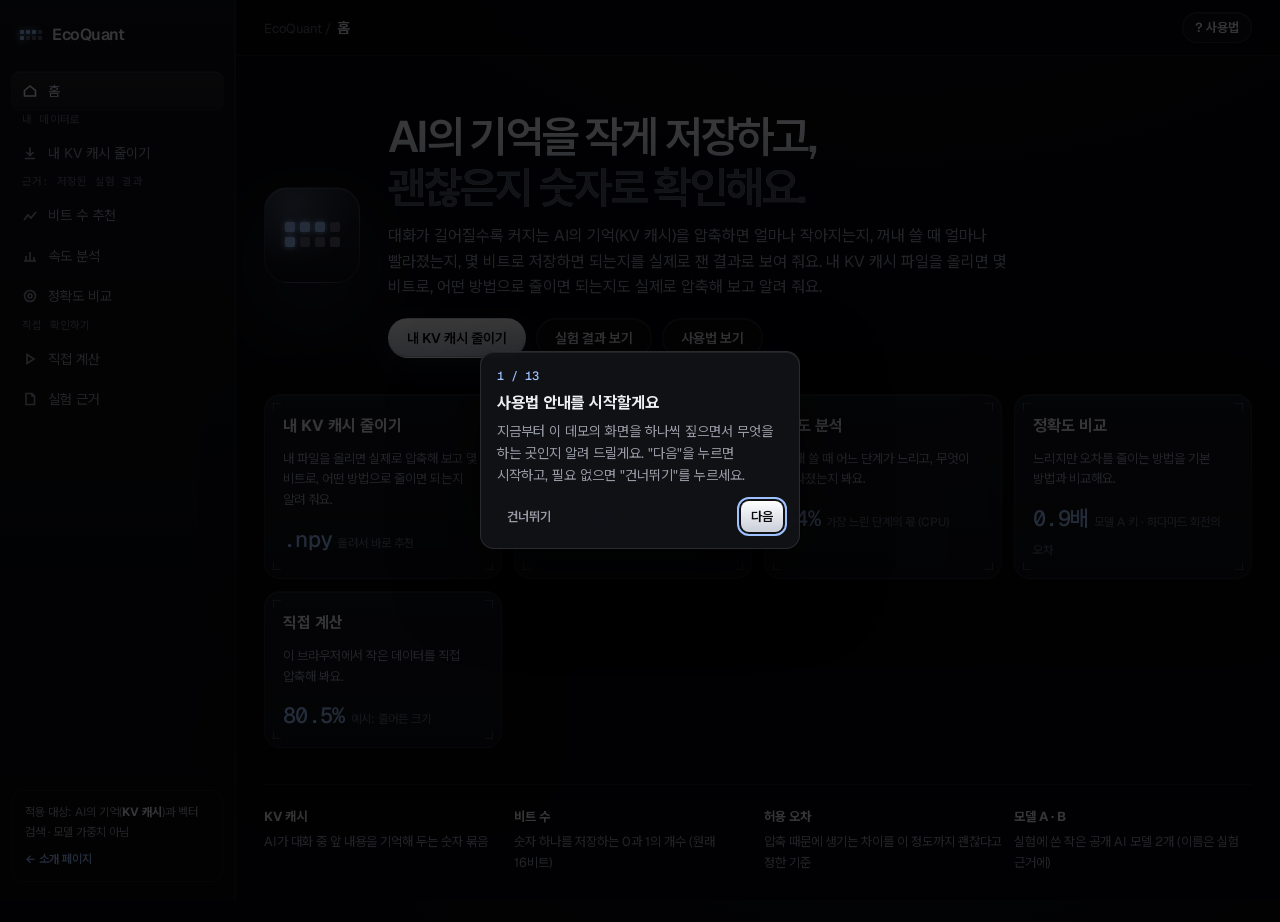
==== commit 09f6e28d: "웹사이트 갱신: 내 KV 캐시 줄이기" ====
--- a/demo.html
+++ b/demo.html
@@ -4,10 +4,10 @@
 <meta charset="utf-8">
 <meta name="viewport" content="width=device-width, initial-scale=1, viewport-fit=cover">
 <title>EcoQuant 데모</title>
-  <script type="module" crossorigin src="./assets/demo-DxpP8Hr8.js"></script>
+  <script type="module" crossorigin src="./assets/demo-B9_d8GBJ.js"></script>
   <link rel="modulepreload" crossorigin href="./assets/common-PnNI6KdR.js">
   <link rel="stylesheet" crossorigin href="./assets/common-sBmfSsgW.css">
-  <link rel="stylesheet" crossorigin href="./assets/demo-C-FSErr7.css">
+  <link rel="stylesheet" crossorigin href="./assets/demo-CzdXXYbN.css">
 </head>
 <body>
 <div id="root"></div>
--- a/assets/demo-CzdXXYbN.css
+++ b/assets/demo-CzdXXYbN.css
@@ -0,0 +1 @@
+:root{--lightningcss-light: ;--lightningcss-dark:initial;color-scheme:dark;--bg:#040405;--bg-2:#08080a;--panel:#0c0d0f;--panel-2:#111215;--glass:#121316b8;--line:#fff1;--line-2:#ffffff1c;--hi:#ffffff12;--tick:#d6e2ff61;--fg:#eceef2;--fg-2:#979ba5;--fg-3:#5a5e68;--accent:#9ec2ff;--accent-2:#6f9cff;--accent-soft:#9ec2ff1a;--hot:#ffb454;--good:#6be3a8;--good-bg:#6be3a81a;--bad:#ff8a8a;--bad-bg:#ff8a8a1a;--metal:linear-gradient(180deg, #fff 0%, #dfe3ea 38%, #9aa1ad 100%);--sans:"Geist Variable", "Pretendard Variable", Pretendard, "Malgun Gothic", "Apple SD Gothic Neo", system-ui, sans-serif;--mono:"Geist Mono Variable", "Pretendard Variable", Pretendard, ui-monospace, Consolas, monospace}*{box-sizing:border-box}html,body{height:100%}body{background:var(--bg);color:var(--fg);font:14px/1.6 var(--sans);word-break:keep-all;overflow-wrap:anywhere;-webkit-font-smoothing:antialiased;margin:0}.app{grid-template-columns:236px minmax(0,1fr);min-height:100%;display:grid}aside{background:var(--side);border-right:1px solid var(--line);flex-direction:column;gap:20px;height:100vh;padding:18px 12px;display:flex;position:sticky;top:0}.logo{color:var(--fg);align-items:center;gap:10px;padding:4px 8px;font-size:16px;font-weight:700;text-decoration:none;display:flex}.logo-mark{grid-template-columns:repeat(4,4px);gap:2px;display:grid}.logo-mark i{background:var(--fg-3);border-radius:1px;width:4px;height:4px}.logo-mark i.on{background:var(--accent);box-shadow:0 0 6px var(--accent)}.menu{gap:2px;display:grid}.menu-label{font:500 12px var(--sans);color:var(--fg-3);padding:0 10px 6px}.menu a{color:var(--fg-2);border-radius:8px;align-items:center;gap:10px;padding:8px 10px;font-weight:500;text-decoration:none;display:flex}.menu a svg{stroke:currentColor;fill:none;stroke-width:1.6px;flex:none;width:16px;height:16px}.menu a:hover{color:var(--fg);background:#ffffff0a}.menu a[aria-current=page]{color:var(--fg);background:#ffffff12}.menu a:focus-visible,button:focus-visible,select:focus-visible,input:focus-visible,[tabindex]:focus-visible{outline:2px solid var(--accent);outline-offset:2px}.scope{border:1px solid var(--line);color:var(--fg-2);border-radius:10px;gap:8px;margin-top:auto;padding:12px;font-size:12px;display:grid}.scope b{color:var(--fg)}.scope a{color:var(--accent);font-weight:600;text-decoration:none}main{min-width:0;padding:0 0 48px}.topbar{z-index:5;-webkit-backdrop-filter:blur(12px);backdrop-filter:blur(12px);border-bottom:1px solid var(--line);background:#07080ad1;flex-wrap:wrap;align-items:center;gap:14px;padding:12px 28px;display:flex;position:sticky;top:0}.crumb{color:var(--fg-3);font-size:13px}.crumb b{color:var(--fg);margin-left:6px;font-size:15px;font-weight:600}.help-btn{border:1px solid var(--line-2);color:var(--fg);font:600 13px var(--sans);cursor:pointer;background:#ffffff0a;border-radius:999px;align-items:center;gap:6px;margin-left:auto;padding:6px 12px;display:inline-flex}.help-btn:hover{background:#ffffff14}.view{gap:14px;padding:24px 28px 0;display:grid}.view[hidden],.home[hidden]{display:none}.view-head h2{letter-spacing:-.02em;margin:0;font-size:22px}.view-head p{color:var(--fg-2);max-width:52em;margin:4px 0 0;font-size:14px}.controls{flex-wrap:wrap;align-items:center;gap:10px;display:flex}.ctl{background:var(--panel);border:1px solid var(--line);border-radius:10px;align-items:center;gap:8px;min-width:0;padding:4px 4px 4px 12px;display:flex}.ctl>span{font:500 12px var(--sans);color:var(--fg-3);white-space:nowrap}select{background:var(--panel-2);color:var(--fg);border:1px solid var(--line);font:500 13px var(--sans);border-radius:7px;max-width:100%;padding:6px 10px}input[type=number]{background:var(--panel-2);color:var(--fg);border:1px solid var(--line);font:500 13px var(--mono);border-radius:7px;max-width:100%;padding:6px 10px}table.map td.nw{white-space:nowrap;text-align:right;font-family:var(--mono);color:var(--fg)}.seg{gap:2px;display:inline-flex}.seg button{color:var(--fg-2);font:500 13px var(--sans);cursor:pointer;background:0 0;border:0;border-radius:7px;padding:6px 11px}.explain{background:var(--accent-soft);color:var(--fg-2);border:1px solid #5b8cff40;border-radius:10px;align-items:baseline;gap:10px;padding:10px 14px;font-size:13px;display:flex}.explain b{color:var(--fg);white-space:nowrap}.kpis{background:var(--line);border:1px solid var(--line);border-radius:14px;grid-template-columns:repeat(4,minmax(0,1fr));gap:1px;display:grid;overflow:hidden}.kpi{background:var(--panel);min-width:0;padding:16px 18px}.kpi .k{font:600 12px var(--sans);color:var(--fg-2)}.kpi .v{font:600 30px/1.15 var(--mono);letter-spacing:-.04em;margin-top:8px}.kpi .v small{font:500 13px var(--sans);color:var(--fg-2);letter-spacing:0;margin-left:4px}.kpi .s{color:var(--fg-3);margin-top:6px;font-size:12px}.kpi.main .v{color:var(--accent)}.chip{font:600 12px var(--sans);border-radius:999px;align-items:center;gap:5px;padding:2px 9px;display:inline-flex}.chip.good{color:var(--good);background:var(--good-bg)}.chip.bad{color:var(--bad);background:var(--bad-bg)}.grid2{grid-template-columns:minmax(0,1.6fr) minmax(0,1fr);gap:14px;display:grid}.panel{background:var(--panel);border:1px solid var(--line);border-radius:14px;min-width:0;padding:18px}.panel-head{flex-wrap:wrap;justify-content:space-between;align-items:baseline;gap:10px;margin-bottom:10px;display:flex}.panel-head h3{margin:0;font-size:15px;font-weight:600}.panel-head span{color:var(--fg-3);font-size:12px}.panel svg{width:100%;height:auto;display:block}.steps{gap:4px;display:grid}.step{cursor:pointer;font:500 13px var(--mono);color:var(--fg-2);border:1px solid #0000;border-radius:9px;grid-template-columns:1fr auto auto;align-items:center;gap:10px;padding:9px 10px;display:grid}.step:hover{background:#ffffff08}.step[aria-selected=true]{background:var(--accent-soft);color:var(--fg);border-color:#5b8cff66}.step b{color:var(--fg);font-weight:600}.note{color:var(--fg-2);margin:12px 0 0;font-size:12px;line-height:1.6}.note b{color:var(--fg)}.src{font:11px/1.5 var(--mono);color:var(--fg-3);word-break:break-all;margin-top:10px}.legend{color:var(--fg-2);flex-wrap:wrap;align-items:center;gap:6px 14px;margin-top:10px;font-size:12px;display:flex}.legend i{border-radius:2px;width:9px;height:9px;margin-right:6px;display:inline-block}.legend i.ring{border:2px solid var(--fg);background:0 0;border-radius:50%}.legend i.dash{border-top:2px dashed var(--fg-2);vertical-align:3px;border-radius:0;width:14px;height:0}.squares{gap:12px;display:grid}.sq-row{grid-template-columns:170px 1fr auto;align-items:center;gap:12px;display:grid}.sq-row .nm{font-size:13px;font-weight:600}.sq-row .nm small{font:500 11px var(--mono);color:var(--fg-3);margin-left:6px}.sq{gap:3px;display:grid}.sq i{aspect-ratio:1;background:#ffffff12;border-radius:2px}.sq i.on{background:var(--accent)}.sq.gpu i.on{background:var(--fg-2)}.sq-row b{font:600 13px var(--mono)}.form{align-content:start;gap:14px;display:grid}.form label{font:600 12px var(--sans);color:var(--fg-2);gap:6px;display:grid}.run{background:var(--fg);color:#0a0b0d;font:600 14px var(--sans);cursor:pointer;border:0;border-radius:10px;padding:12px}.tag{font:500 11px var(--sans);color:var(--fg-2);border:1px solid var(--line-2);border-radius:999px;padding:2px 9px;display:inline-block}.res{background:var(--line);border:1px solid var(--line);border-radius:12px;grid-template-columns:repeat(3,minmax(0,1fr));gap:1px;margin-top:12px;display:grid;overflow:hidden}.res>div{background:var(--panel-2);padding:14px}.res .k{font:600 12px var(--sans);color:var(--fg-2)}.res .v{font:600 24px var(--mono);letter-spacing:-.03em;margin-top:6px}@media (width<=480px){.res>div{padding:12px 10px}.res .v{font-size:18px}}ul.plain{color:var(--fg-2);margin:0;padding-left:18px}ul.plain li{margin:6px 0}ul.plain b{color:var(--fg)}table.map{border-collapse:collapse;width:100%;font-size:13px}table.map td{border-bottom:1px solid var(--line);color:var(--fg-2);padding:8px 6px}table.map td:first-child{color:var(--fg);white-space:nowrap;font-weight:600}table.map td.code{font-family:var(--mono);color:var(--fg-3);white-space:nowrap}.home{gap:36px;max-width:1080px;padding:56px 28px 0;display:grid}.home-hero{grid-template-columns:auto 1fr;align-items:center;gap:28px;display:grid}.home-icon{background:radial-gradient(circle at 30% 20%, #5b8cff59, transparent 60%), var(--panel-2);border:1px solid var(--line-2);border-radius:24px;place-items:center;width:96px;height:96px;display:grid;box-shadow:0 20px 60px #5b8cff26}.home-icon .logo-mark{grid-template-columns:repeat(4,10px);gap:5px}.home-icon .logo-mark i{border-radius:2px;width:10px;height:10px}.home h1{letter-spacing:-.035em;margin:0;font-size:clamp(30px,4vw,44px);line-height:1.15}.home h1 span{color:var(--fg-3)}.home-lede{color:var(--fg-2);max-width:40em;margin:10px 0 0;font-size:16px}.home-cta{flex-wrap:wrap;gap:10px;margin-top:18px;display:flex}.btn{font:600 14px var(--sans);cursor:pointer;border:1px solid #0000;border-radius:999px;align-items:center;gap:8px;padding:10px 18px;text-decoration:none;display:inline-flex}.btn.primary{background:var(--fg);color:#0a0b0d}.btn.ghost{color:var(--fg);border-color:var(--line-2);background:#ffffff0a}.cards{grid-template-columns:repeat(4,minmax(0,1fr));gap:12px;display:grid}.card{background:var(--panel);border:1px solid var(--line);color:var(--fg);border-radius:16px;align-content:start;gap:10px;min-width:0;padding:18px;text-decoration:none;transition:border-color .15s,transform .15s;display:grid}.card:hover{border-color:#5b8cff80;transform:translateY(-2px)}.card h3{margin:0;font-size:16px}.card p{color:var(--fg-2);margin:0;font-size:13px}.card .kn{font:600 22px var(--mono);letter-spacing:-.03em;color:var(--accent);margin-top:4px}.card .kn small{font:500 12px var(--sans);color:var(--fg-3);letter-spacing:0;margin-left:6px}.mini-terms{border-top:1px solid var(--line);grid-template-columns:repeat(4,minmax(0,1fr));gap:12px;padding-top:22px;display:grid}.mini-terms div{color:var(--fg-2);font-size:13px}.mini-terms b{color:var(--fg);margin-bottom:4px;display:block}.tour[hidden]{display:none}.tour{z-index:50;position:fixed;inset:0}.spot{outline:2px solid var(--accent);outline-offset:2px;pointer-events:none;border-radius:12px;transition:top .35s,left .35s,width .35s,height .35s;position:fixed;box-shadow:0 0 0 9999px #030406bd}.spot.free{outline:none}.tip{background:var(--panel-2);border:1px solid var(--line-2);border-radius:14px;width:min(320px,100vw - 32px);padding:16px;transition:top .35s,left .35s;position:fixed;box-shadow:0 24px 60px #00000080}.tip-step{font:500 12px var(--mono);color:var(--accent)}.tip h4{margin:6px 0 4px;font-size:16px}.tip p{color:var(--fg-2);margin:0;font-size:14px}.tip-actions{justify-content:space-between;align-items:center;gap:8px;margin-top:14px;display:flex}.tip-actions button{color:var(--fg-2);font:600 13px var(--sans);cursor:pointer;background:0 0;border:0;border-radius:8px;padding:7px 10px}.tip-actions .next{background:var(--fg);color:#0a0b0d}@media (prefers-reduced-motion:reduce){.spot,.tip,.card{transition:none}}.grid{stroke:var(--line)}.baseline{stroke:var(--line-2)}.tick{fill:var(--fg-3);font:11px var(--mono)}.axis-label{fill:var(--fg-3);font:12px var(--sans)}.target{stroke:var(--fg-2);stroke-width:1.2px;stroke-dasharray:4 4}.target-label{fill:var(--fg);font:600 12px var(--sans)}.series{fill:none;stroke:var(--accent);stroke-width:2px}.predline{fill:none;stroke:var(--fg-3);stroke-width:1.4px;stroke-dasharray:2 4}.dot{fill:var(--accent);stroke:var(--panel);stroke-width:2px}.dot.pick{fill:var(--hot)}.confirm{fill:none;stroke:var(--fg);stroke-width:2px}.row-label{fill:var(--fg-2);font:600 14px var(--sans)}.row-value{fill:var(--fg);font:600 14px var(--mono)}.bar-new{fill:var(--accent)}@media (width<=1000px){.app{grid-template-columns:1fr;align-content:start;min-height:0}aside{border-right:0;border-bottom:1px solid var(--line);flex-flow:wrap;align-items:center;gap:10px;height:auto;position:static}.menu{flex-wrap:wrap;display:flex}.menu-label,.scope{display:none}.kpis,.cards,.mini-terms{grid-template-columns:1fr 1fr}.grid2{grid-template-columns:1fr}.topbar,.view,.home{padding-left:16px;padding-right:16px}.home{padding-top:32px}.home-hero{grid-template-columns:1fr}.sq-row{grid-template-columns:1fr auto}.sq-row .sq{grid-area:2/1/auto/-1}.explain{flex-direction:column;gap:2px}}.metal{background:var(--metal);color:#0000;-webkit-background-clip:text;background-clip:text}.panel,.tile,.term,.card,.stage,.kpis,.answer,.res{position:relative}.panel:after,.tile:after,.card:after,.stage:after{content:"";border-radius:inherit;pointer-events:none;background:linear-gradient(var(--tick), var(--tick)) top 8px left 8px / 8px 1px no-repeat, linear-gradient(var(--tick), var(--tick)) top 8px left 8px / 1px 8px no-repeat, linear-gradient(var(--tick), var(--tick)) top 8px right 8px / 8px 1px no-repeat, linear-gradient(var(--tick), var(--tick)) top 8px right 8px / 1px 8px no-repeat, linear-gradient(var(--tick), var(--tick)) bottom 8px left 8px / 8px 1px no-repeat, linear-gradient(var(--tick), var(--tick)) bottom 8px left 8px / 1px 8px no-repeat, linear-gradient(var(--tick), var(--tick)) bottom 8px right 8px / 8px 1px no-repeat, linear-gradient(var(--tick), var(--tick)) bottom 8px right 8px / 1px 8px no-repeat;opacity:.55;position:absolute;inset:0}.btn.primary{color:#07080a;background:linear-gradient(#fff,#c9ced8);box-shadow:inset 0 -1px #0000002e,0 8px 30px #9ec2ff1f}.btn.ghost{border-color:var(--line-2);box-shadow:inset 0 1px 0 var(--hi);background:#ffffff08}body{background:radial-gradient(1000px 600px at 70% -20%, #9ec2ff0f, transparent 60%), var(--bg)}aside{border-right-color:var(--line);background:linear-gradient(#0e0f12e6,#060608e6);box-shadow:inset -1px 0 #ffffff05}.logo{letter-spacing:-.03em;font-weight:600}.menu a{font-weight:400}.menu a[aria-current=page]{box-shadow:inset 0 1px 0 var(--hi), 0 0 0 1px var(--line);background:linear-gradient(#ffffff13,#ffffff09)}.menu-label{font-family:var(--mono);letter-spacing:.02em;font-size:11px}.topbar{background:#040405b3}.help-btn{box-shadow:inset 0 1px 0 var(--hi)}.view-head h2{letter-spacing:-.035em;background:var(--metal);color:#0000;-webkit-background-clip:text;background-clip:text;font-weight:600}.ctl{background:linear-gradient(180deg, var(--panel-2), var(--panel));box-shadow:inset 0 1px 0 var(--hi)}.ctl>span{font-family:var(--mono);letter-spacing:.01em;font-size:11px}select{background:#00000059;box-shadow:inset 0 1px 2px #00000080}.seg button[aria-pressed=true]{color:#07080a;background:linear-gradient(#fff,#c9ced8)}.explain{background:linear-gradient(90deg,#9ec2ff1a,#9ec2ff08);border-color:#9ec2ff38}.kpis{background:var(--line);box-shadow:0 24px 60px #00000059}.kpi{background:linear-gradient(#121317,#0c0d10)}.kpi .v{letter-spacing:-.05em;font-weight:500}.kpi.main .v{color:var(--accent);text-shadow:0 0 22px #9ec2ff59}.panel,.card{background:linear-gradient(180deg, var(--panel-2), var(--panel));box-shadow:inset 0 1px 0 var(--hi), 0 24px 60px #00000059}.step[aria-selected=true]{background:linear-gradient(90deg,#9ec2ff24,#9ec2ff0a);border-color:#9ec2ff59}.home h1{letter-spacing:-.05em;background:var(--metal);color:#0000;-webkit-background-clip:text;background-clip:text;font-weight:600}.home h1 span{-webkit-text-fill-color:#50545d}.home-icon{border-color:var(--line-2);background:radial-gradient(circle at 30% 20%,#9ec2ff47,#0000 60%),linear-gradient(#1a1c21,#0b0c0e);box-shadow:inset 0 1px #ffffff1f,0 30px 80px #9ec2ff24}.card .kn{color:var(--accent);font-weight:500}.sq i.on{background:var(--accent);box-shadow:0 0 8px #9ec2ff80}.tip{-webkit-backdrop-filter:blur(14px);backdrop-filter:blur(14px);box-shadow:inset 0 1px 0 var(--hi), 0 30px 80px #0009;background:#121317eb}.tip-actions .next{background:linear-gradient(#fff,#c9ced8)}.spot{outline-color:var(--accent);box-shadow:0 0 0 9999px #020203c7,0 0 30px #9ec2ff59}.seg.hot{fill:var(--hot)}.seg.cool0{fill:#34373f}.seg.cool1{fill:#25272d}.seg.cool2{fill:#42464f}.bar-base{fill:#34373f}
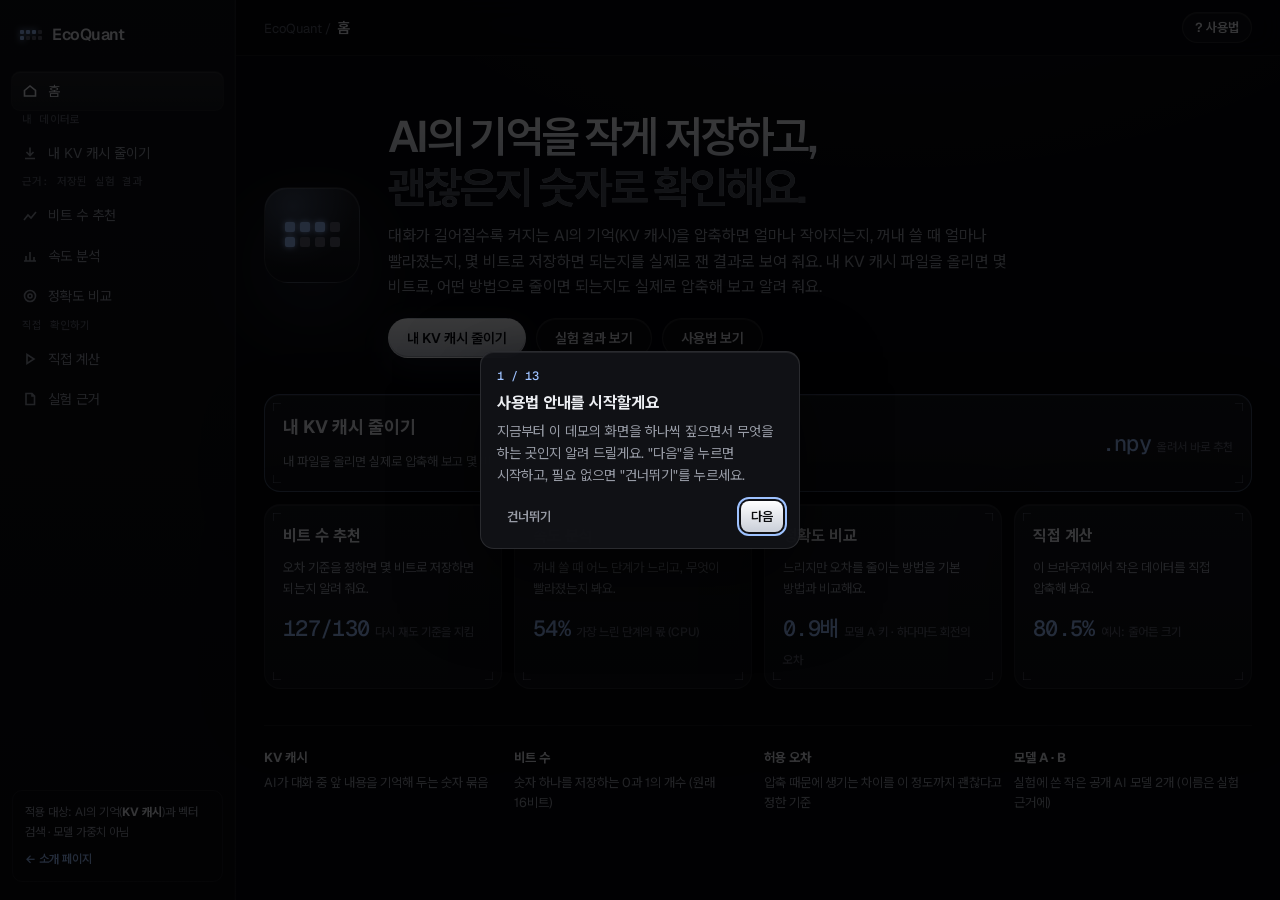
==== commit d535c4d2: "웹사이트 갱신: 화면 구성 다듬기" ====
--- a/demo.html
+++ b/demo.html
@@ -4,10 +4,10 @@
 <meta charset="utf-8">
 <meta name="viewport" content="width=device-width, initial-scale=1, viewport-fit=cover">
 <title>EcoQuant 데모</title>
-  <script type="module" crossorigin src="./assets/demo-B9_d8GBJ.js"></script>
+  <script type="module" crossorigin src="./assets/demo-ieByJOeV.js"></script>
   <link rel="modulepreload" crossorigin href="./assets/common-PnNI6KdR.js">
   <link rel="stylesheet" crossorigin href="./assets/common-sBmfSsgW.css">
-  <link rel="stylesheet" crossorigin href="./assets/demo-CzdXXYbN.css">
+  <link rel="stylesheet" crossorigin href="./assets/demo-DPtwnWuk.css">
 </head>
 <body>
 <div id="root"></div>
--- a/assets/demo-DPtwnWuk.css
+++ b/assets/demo-DPtwnWuk.css
@@ -0,0 +1 @@
+:root{--lightningcss-light: ;--lightningcss-dark:initial;color-scheme:dark;--bg:#040405;--bg-2:#08080a;--panel:#0c0d0f;--panel-2:#111215;--glass:#121316b8;--line:#fff1;--line-2:#ffffff1c;--hi:#ffffff12;--tick:#d6e2ff61;--fg:#eceef2;--fg-2:#979ba5;--fg-3:#5a5e68;--accent:#9ec2ff;--accent-2:#6f9cff;--accent-soft:#9ec2ff1a;--hot:#ffb454;--good:#6be3a8;--good-bg:#6be3a81a;--bad:#ff8a8a;--bad-bg:#ff8a8a1a;--metal:linear-gradient(180deg, #fff 0%, #dfe3ea 38%, #9aa1ad 100%);--sans:"Geist Variable", "Pretendard Variable", Pretendard, "Malgun Gothic", "Apple SD Gothic Neo", system-ui, sans-serif;--mono:"Geist Mono Variable", "Pretendard Variable", Pretendard, ui-monospace, Consolas, monospace}*{box-sizing:border-box}html,body{height:100%}body{background:var(--bg);color:var(--fg);font:14px/1.6 var(--sans);word-break:keep-all;overflow-wrap:anywhere;-webkit-font-smoothing:antialiased;margin:0}.app{grid-template-columns:236px minmax(0,1fr);min-height:100%;display:grid}aside{background:var(--side);border-right:1px solid var(--line);flex-direction:column;gap:20px;height:100vh;padding:18px 12px;display:flex;position:sticky;top:0}.logo{color:var(--fg);align-items:center;gap:10px;padding:4px 8px;font-size:16px;font-weight:700;text-decoration:none;display:flex}.logo-mark{grid-template-columns:repeat(4,4px);gap:2px;display:grid}.logo-mark i{background:var(--fg-3);border-radius:1px;width:4px;height:4px}.logo-mark i.on{background:var(--accent);box-shadow:0 0 6px var(--accent)}.menu{gap:2px;display:grid}.menu-label{font:500 12px var(--sans);color:var(--fg-3);padding:0 10px 6px}.menu a{color:var(--fg-2);border-radius:8px;align-items:center;gap:10px;padding:8px 10px;font-weight:500;text-decoration:none;display:flex}.menu a svg{stroke:currentColor;fill:none;stroke-width:1.6px;flex:none;width:16px;height:16px}.menu a:hover{color:var(--fg);background:#ffffff0a}.menu a[aria-current=page]{color:var(--fg);background:#ffffff12}.menu a:focus-visible,button:focus-visible,select:focus-visible,input:focus-visible,[tabindex]:focus-visible{outline:2px solid var(--accent);outline-offset:2px}.scope{border:1px solid var(--line);color:var(--fg-2);border-radius:10px;gap:8px;margin-top:auto;padding:12px;font-size:12px;display:grid}.scope b{color:var(--fg)}.scope a{color:var(--accent);font-weight:600;text-decoration:none}main{min-width:0;padding:0 0 48px}.topbar{z-index:5;-webkit-backdrop-filter:blur(12px);backdrop-filter:blur(12px);border-bottom:1px solid var(--line);background:#07080ad1;flex-wrap:wrap;align-items:center;gap:14px;padding:12px 28px;display:flex;position:sticky;top:0}.crumb{color:var(--fg-3);font-size:13px}.crumb b{color:var(--fg);margin-left:6px;font-size:15px;font-weight:600}.help-btn{border:1px solid var(--line-2);color:var(--fg);font:600 13px var(--sans);cursor:pointer;background:#ffffff0a;border-radius:999px;align-items:center;gap:6px;margin-left:auto;padding:6px 12px;display:inline-flex}.help-btn:hover{background:#ffffff14}.view{gap:14px;padding:24px 28px 0;display:grid}.view[hidden],.home[hidden]{display:none}.view-head h2{letter-spacing:-.02em;margin:0;font-size:22px}.view-head p{color:var(--fg-2);max-width:52em;margin:4px 0 0;font-size:14px}.controls{flex-wrap:wrap;align-items:center;gap:10px;display:flex}.ctl{background:var(--panel);border:1px solid var(--line);border-radius:10px;align-items:center;gap:8px;min-width:0;padding:4px 4px 4px 12px;display:flex}.ctl>span{font:500 12px var(--sans);color:var(--fg-3);white-space:nowrap}select{background:var(--panel-2);color:var(--fg);border:1px solid var(--line);font:500 13px var(--sans);border-radius:7px;max-width:100%;padding:6px 10px}input[type=number]{background:var(--panel-2);color:var(--fg);border:1px solid var(--line);font:500 13px var(--mono);border-radius:7px;max-width:100%;padding:6px 10px}table.map td.nw{white-space:nowrap;text-align:right;font-family:var(--mono);color:var(--fg)}.seg{gap:2px;display:inline-flex}.seg button{color:var(--fg-2);font:500 13px var(--sans);cursor:pointer;background:0 0;border:0;border-radius:7px;padding:6px 11px}.explain{background:var(--accent-soft);color:var(--fg-2);border:1px solid #5b8cff40;border-radius:10px;align-items:baseline;gap:10px;padding:10px 14px;font-size:13px;display:flex}.explain b{color:var(--fg);white-space:nowrap}.kpis{background:var(--line);border:1px solid var(--line);border-radius:14px;grid-template-columns:repeat(4,minmax(0,1fr));gap:1px;display:grid;overflow:hidden}.kpi{background:var(--panel);min-width:0;padding:16px 18px}.kpi .k{font:600 12px var(--sans);color:var(--fg-2)}.kpi .v{font:600 30px/1.15 var(--mono);letter-spacing:-.04em;margin-top:8px}.kpi .v small{font:500 13px var(--sans);color:var(--fg-2);letter-spacing:0;margin-left:4px}.kpi .s{color:var(--fg-3);margin-top:6px;font-size:12px}.kpi.main .v{color:var(--accent)}.chip{font:600 12px var(--sans);border-radius:999px;align-items:center;gap:5px;padding:2px 9px;display:inline-flex}.chip.good{color:var(--good);background:var(--good-bg)}.chip.bad{color:var(--bad);background:var(--bad-bg)}.grid2{grid-template-columns:minmax(0,1.6fr) minmax(0,1fr);gap:14px;display:grid}.panel{background:var(--panel);border:1px solid var(--line);border-radius:14px;min-width:0;padding:18px}.panel-head{flex-wrap:wrap;justify-content:space-between;align-items:baseline;gap:10px;margin-bottom:10px;display:flex}.panel-head h3{margin:0;font-size:15px;font-weight:600}.panel-head span{color:var(--fg-3);font-size:12px}.panel svg{width:100%;height:auto;display:block}.steps{gap:4px;display:grid}.step{cursor:pointer;font:500 13px var(--mono);color:var(--fg-2);border:1px solid #0000;border-radius:9px;grid-template-columns:1fr auto auto;align-items:center;gap:10px;padding:9px 10px;display:grid}.step:hover{background:#ffffff08}.step[aria-selected=true]{background:var(--accent-soft);color:var(--fg);border-color:#5b8cff66}.step b{color:var(--fg);font-weight:600}.note{color:var(--fg-2);margin:12px 0 0;font-size:12px;line-height:1.6}.note b{color:var(--fg)}.src{font:11px/1.5 var(--mono);color:var(--fg-3);word-break:break-all;margin-top:10px}.legend{color:var(--fg-2);flex-wrap:wrap;align-items:center;gap:6px 14px;margin-top:10px;font-size:12px;display:flex}.legend i{border-radius:2px;width:9px;height:9px;margin-right:6px;display:inline-block}.legend i.ring{border:2px solid var(--fg);background:0 0;border-radius:50%}.legend i.dash{border-top:2px dashed var(--fg-2);vertical-align:3px;border-radius:0;width:14px;height:0}.squares{gap:12px;display:grid}.sq-row{grid-template-columns:170px 1fr auto;align-items:center;gap:12px;display:grid}.sq-row .nm{font-size:13px;font-weight:600}.sq-row .nm small{font:500 11px var(--mono);color:var(--fg-3);margin-left:6px}.sq{gap:3px;display:grid}.sq i{aspect-ratio:1;background:#ffffff12;border-radius:2px}.sq i.on{background:var(--accent)}.sq.gpu i.on{background:var(--fg-2)}.sq-row b{font:600 13px var(--mono)}.form{align-content:start;gap:14px;display:grid}.form label{font:600 12px var(--sans);color:var(--fg-2);gap:6px;display:grid}.run{background:var(--fg);color:#0a0b0d;font:600 14px var(--sans);cursor:pointer;border:0;border-radius:10px;padding:12px}.tag{font:500 11px var(--sans);color:var(--fg-2);border:1px solid var(--line-2);border-radius:999px;padding:2px 9px;display:inline-block}.res{background:var(--line);border:1px solid var(--line);border-radius:12px;grid-template-columns:repeat(3,minmax(0,1fr));gap:1px;margin-top:12px;display:grid;overflow:hidden}.res>div{background:var(--panel-2);padding:14px}.res .k{font:600 12px var(--sans);color:var(--fg-2)}.res .v{font:600 24px var(--mono);letter-spacing:-.03em;margin-top:6px}@media (width<=480px){.res>div{padding:12px 10px}.res .v{font-size:18px}}ul.plain{color:var(--fg-2);margin:0;padding-left:18px}ul.plain li{margin:6px 0}ul.plain b{color:var(--fg)}table.map{border-collapse:collapse;width:100%;font-size:13px}table.map td{border-bottom:1px solid var(--line);color:var(--fg-2);padding:8px 6px}table.map td:first-child{color:var(--fg);white-space:nowrap;font-weight:600}table.map td.code{font-family:var(--mono);color:var(--fg-3);white-space:nowrap}.home{gap:36px;max-width:1080px;padding:56px 28px 0;display:grid}.home-hero{grid-template-columns:auto 1fr;align-items:center;gap:28px;display:grid}.home-icon{background:radial-gradient(circle at 30% 20%, #5b8cff59, transparent 60%), var(--panel-2);border:1px solid var(--line-2);border-radius:24px;place-items:center;width:96px;height:96px;display:grid;box-shadow:0 20px 60px #5b8cff26}.home-icon .logo-mark{grid-template-columns:repeat(4,10px);gap:5px}.home-icon .logo-mark i{border-radius:2px;width:10px;height:10px}.home h1{letter-spacing:-.035em;margin:0;font-size:clamp(30px,4vw,44px);line-height:1.15}.home h1 span{color:var(--fg-3)}.home-lede{color:var(--fg-2);max-width:40em;margin:10px 0 0;font-size:16px}.home-cta{flex-wrap:wrap;gap:10px;margin-top:18px;display:flex}.btn{font:600 14px var(--sans);cursor:pointer;border:1px solid #0000;border-radius:999px;align-items:center;gap:8px;padding:10px 18px;text-decoration:none;display:inline-flex}.btn.primary{background:var(--fg);color:#0a0b0d}.btn.ghost{color:var(--fg);border-color:var(--line-2);background:#ffffff0a}.cards{grid-template-columns:repeat(4,minmax(0,1fr));gap:12px;display:grid}.card{background:var(--panel);border:1px solid var(--line);color:var(--fg);border-radius:16px;align-content:start;gap:10px;min-width:0;padding:18px;text-decoration:none;transition:border-color .15s,transform .15s;display:grid}.card:hover{border-color:#5b8cff80;transform:translateY(-2px)}.card h3{margin:0;font-size:16px}.card p{color:var(--fg-2);margin:0;font-size:13px}.card .kn{font:600 22px var(--mono);letter-spacing:-.03em;color:var(--accent);margin-top:4px}.card .kn small{font:500 12px var(--sans);color:var(--fg-3);letter-spacing:0;margin-left:6px}.mini-terms{border-top:1px solid var(--line);grid-template-columns:repeat(4,minmax(0,1fr));gap:12px;padding-top:22px;display:grid}.mini-terms div{color:var(--fg-2);font-size:13px}.mini-terms b{color:var(--fg);margin-bottom:4px;display:block}.tour[hidden]{display:none}.tour{z-index:50;position:fixed;inset:0}.spot{outline:2px solid var(--accent);outline-offset:2px;pointer-events:none;border-radius:12px;transition:top .35s,left .35s,width .35s,height .35s;position:fixed;box-shadow:0 0 0 9999px #030406bd}.spot.free{outline:none}.tip{background:var(--panel-2);border:1px solid var(--line-2);border-radius:14px;width:min(320px,100vw - 32px);padding:16px;transition:top .35s,left .35s;position:fixed;box-shadow:0 24px 60px #00000080}.tip-step{font:500 12px var(--mono);color:var(--accent)}.tip h4{margin:6px 0 4px;font-size:16px}.tip p{color:var(--fg-2);margin:0;font-size:14px}.tip-actions{justify-content:space-between;align-items:center;gap:8px;margin-top:14px;display:flex}.tip-actions button{color:var(--fg-2);font:600 13px var(--sans);cursor:pointer;background:0 0;border:0;border-radius:8px;padding:7px 10px}.tip-actions .next{background:var(--fg);color:#0a0b0d}@media (prefers-reduced-motion:reduce){.spot,.tip,.card{transition:none}}.grid{stroke:var(--line)}.baseline{stroke:var(--line-2)}.tick{fill:var(--fg-3);font:11px var(--mono)}.axis-label{fill:var(--fg-3);font:12px var(--sans)}.target{stroke:var(--fg-2);stroke-width:1.2px;stroke-dasharray:4 4}.target-label{fill:var(--fg);font:600 12px var(--sans)}.series{fill:none;stroke:var(--accent);stroke-width:2px}.predline{fill:none;stroke:var(--fg-3);stroke-width:1.4px;stroke-dasharray:2 4}.dot{fill:var(--accent);stroke:var(--panel);stroke-width:2px}.dot.pick{fill:var(--hot)}.confirm{fill:none;stroke:var(--fg);stroke-width:2px}.row-label{fill:var(--fg-2);font:600 14px var(--sans)}.row-value{fill:var(--fg);font:600 14px var(--mono)}.bar-new{fill:var(--accent)}@media (width<=1000px){.app{grid-template-columns:1fr;align-content:start;min-height:0}aside{border-right:0;border-bottom:1px solid var(--line);flex-flow:wrap;align-items:center;gap:10px;height:auto;position:static}.menu{flex-wrap:wrap;display:flex}.menu-label,.scope{display:none}.kpis,.cards,.mini-terms{grid-template-columns:1fr 1fr}.grid2{grid-template-columns:1fr}.topbar,.view,.home{padding-left:16px;padding-right:16px}.home{padding-top:32px}.home-hero{grid-template-columns:1fr}.sq-row{grid-template-columns:1fr auto}.sq-row .sq{grid-area:2/1/auto/-1}.explain{flex-direction:column;gap:2px}}.metal{background:var(--metal);color:#0000;-webkit-background-clip:text;background-clip:text}.panel,.tile,.term,.card,.stage,.kpis,.answer,.res{position:relative}.panel:after,.tile:after,.card:after,.stage:after{content:"";border-radius:inherit;pointer-events:none;background:linear-gradient(var(--tick), var(--tick)) top 8px left 8px / 8px 1px no-repeat, linear-gradient(var(--tick), var(--tick)) top 8px left 8px / 1px 8px no-repeat, linear-gradient(var(--tick), var(--tick)) top 8px right 8px / 8px 1px no-repeat, linear-gradient(var(--tick), var(--tick)) top 8px right 8px / 1px 8px no-repeat, linear-gradient(var(--tick), var(--tick)) bottom 8px left 8px / 8px 1px no-repeat, linear-gradient(var(--tick), var(--tick)) bottom 8px left 8px / 1px 8px no-repeat, linear-gradient(var(--tick), var(--tick)) bottom 8px right 8px / 8px 1px no-repeat, linear-gradient(var(--tick), var(--tick)) bottom 8px right 8px / 1px 8px no-repeat;opacity:.55;position:absolute;inset:0}.btn.primary{color:#07080a;background:linear-gradient(#fff,#c9ced8);box-shadow:inset 0 -1px #0000002e,0 8px 30px #9ec2ff1f}.btn.ghost{border-color:var(--line-2);box-shadow:inset 0 1px 0 var(--hi);background:#ffffff08}body{background:radial-gradient(1000px 600px at 70% -20%, #9ec2ff0f, transparent 60%), var(--bg)}aside{border-right-color:var(--line);background:linear-gradient(#0e0f12e6,#060608e6);box-shadow:inset -1px 0 #ffffff05}.logo{letter-spacing:-.03em;font-weight:600}.menu a{font-weight:400}.menu a[aria-current=page]{box-shadow:inset 0 1px 0 var(--hi), 0 0 0 1px var(--line);background:linear-gradient(#ffffff13,#ffffff09)}.menu-label{font-family:var(--mono);letter-spacing:.02em;font-size:11px}.topbar{background:#040405b3}.help-btn{box-shadow:inset 0 1px 0 var(--hi)}.view-head h2{letter-spacing:-.035em;background:var(--metal);color:#0000;-webkit-background-clip:text;background-clip:text;font-weight:600}.ctl{background:linear-gradient(180deg, var(--panel-2), var(--panel));box-shadow:inset 0 1px 0 var(--hi)}.ctl>span{font-family:var(--mono);letter-spacing:.01em;font-size:11px}select{background:#00000059;box-shadow:inset 0 1px 2px #00000080}.seg button[aria-pressed=true]{color:#07080a;background:linear-gradient(#fff,#c9ced8)}.explain{background:linear-gradient(90deg,#9ec2ff1a,#9ec2ff08);border-color:#9ec2ff38}.kpis{background:var(--line);box-shadow:0 24px 60px #00000059}.kpi{background:linear-gradient(#121317,#0c0d10)}.kpi .v{letter-spacing:-.05em;font-weight:500}.kpi.main .v{color:var(--accent);text-shadow:0 0 22px #9ec2ff59}.panel,.card{background:linear-gradient(180deg, var(--panel-2), var(--panel));box-shadow:inset 0 1px 0 var(--hi), 0 24px 60px #00000059}.step[aria-selected=true]{background:linear-gradient(90deg,#9ec2ff24,#9ec2ff0a);border-color:#9ec2ff59}.home h1{letter-spacing:-.05em;background:var(--metal);color:#0000;-webkit-background-clip:text;background-clip:text;font-weight:600}.home h1 span{-webkit-text-fill-color:#50545d}.home-icon{border-color:var(--line-2);background:radial-gradient(circle at 30% 20%,#9ec2ff47,#0000 60%),linear-gradient(#1a1c21,#0b0c0e);box-shadow:inset 0 1px #ffffff1f,0 30px 80px #9ec2ff24}.card .kn{color:var(--accent);font-weight:500}.sq i.on{background:var(--accent);box-shadow:0 0 8px #9ec2ff80}.tip{-webkit-backdrop-filter:blur(14px);backdrop-filter:blur(14px);box-shadow:inset 0 1px 0 var(--hi), 0 30px 80px #0009;background:#121317eb}.tip-actions .next{background:linear-gradient(#fff,#c9ced8)}.spot{outline-color:var(--accent);box-shadow:0 0 0 9999px #020203c7,0 0 30px #9ec2ff59}.seg.hot{fill:var(--hot)}.seg.cool0{fill:#34373f}.seg.cool1{fill:#25272d}.seg.cool2{fill:#42464f}.bar-base{fill:#34373f}.cards>.card:first-child{border-color:#9ec2ff59;grid-column:1/-1;grid-template-columns:minmax(0,1fr) auto;align-items:center;column-gap:24px}.cards>.card:first-child h3{font-size:18px}.cards>.card:first-child p{grid-column:1}.cards>.card:first-child .kn{text-align:right;grid-area:1/2/span 2;margin:0}.mine-form{margin-bottom:14px}.mine-row{grid-template-columns:repeat(auto-fit,minmax(190px,1fr));align-items:end;gap:14px;display:grid}.mine-row label{font:600 12px var(--sans);color:var(--fg-2);gap:6px;min-width:0;display:grid}.mine-row input[type=file]{max-width:100%}.mine-notes{gap:4px;margin:10px 0 0;padding-left:18px;display:grid}.mine-out{grid-template-columns:minmax(0,1fr) minmax(0,1fr)}.guide-steps{color:var(--fg-2);gap:10px;margin:4px 0 0;padding-left:20px;font-size:13px;line-height:1.6;display:grid}.guide-steps b{color:var(--fg);margin-right:8px}.guide-steps code{font-family:var(--mono);color:var(--fg)}.guide-steps code.cmd{background:var(--panel-2);border:1px solid var(--line);border-radius:7px;width:fit-content;max-width:100%;margin-top:6px;padding:6px 10px;display:block;overflow-x:auto}.guide-go{margin-left:10px;padding:4px 12px;font-size:12px}.code-box{margin-top:8px;position:relative}.code-box pre.code{white-space:pre-wrap;background:var(--panel-2);border-radius:8px;margin:0;padding:40px 12px 12px;font-size:12px;overflow-x:auto}.code-copy{padding:4px 12px;font-size:12px;position:absolute;top:8px;right:8px}@media (width<=1000px){.mine-out,.cards>.card:first-child{grid-template-columns:1fr}.cards>.card:first-child .kn{text-align:left;grid-area:auto/1}.guide-go{margin:6px 0 0;display:block}}
